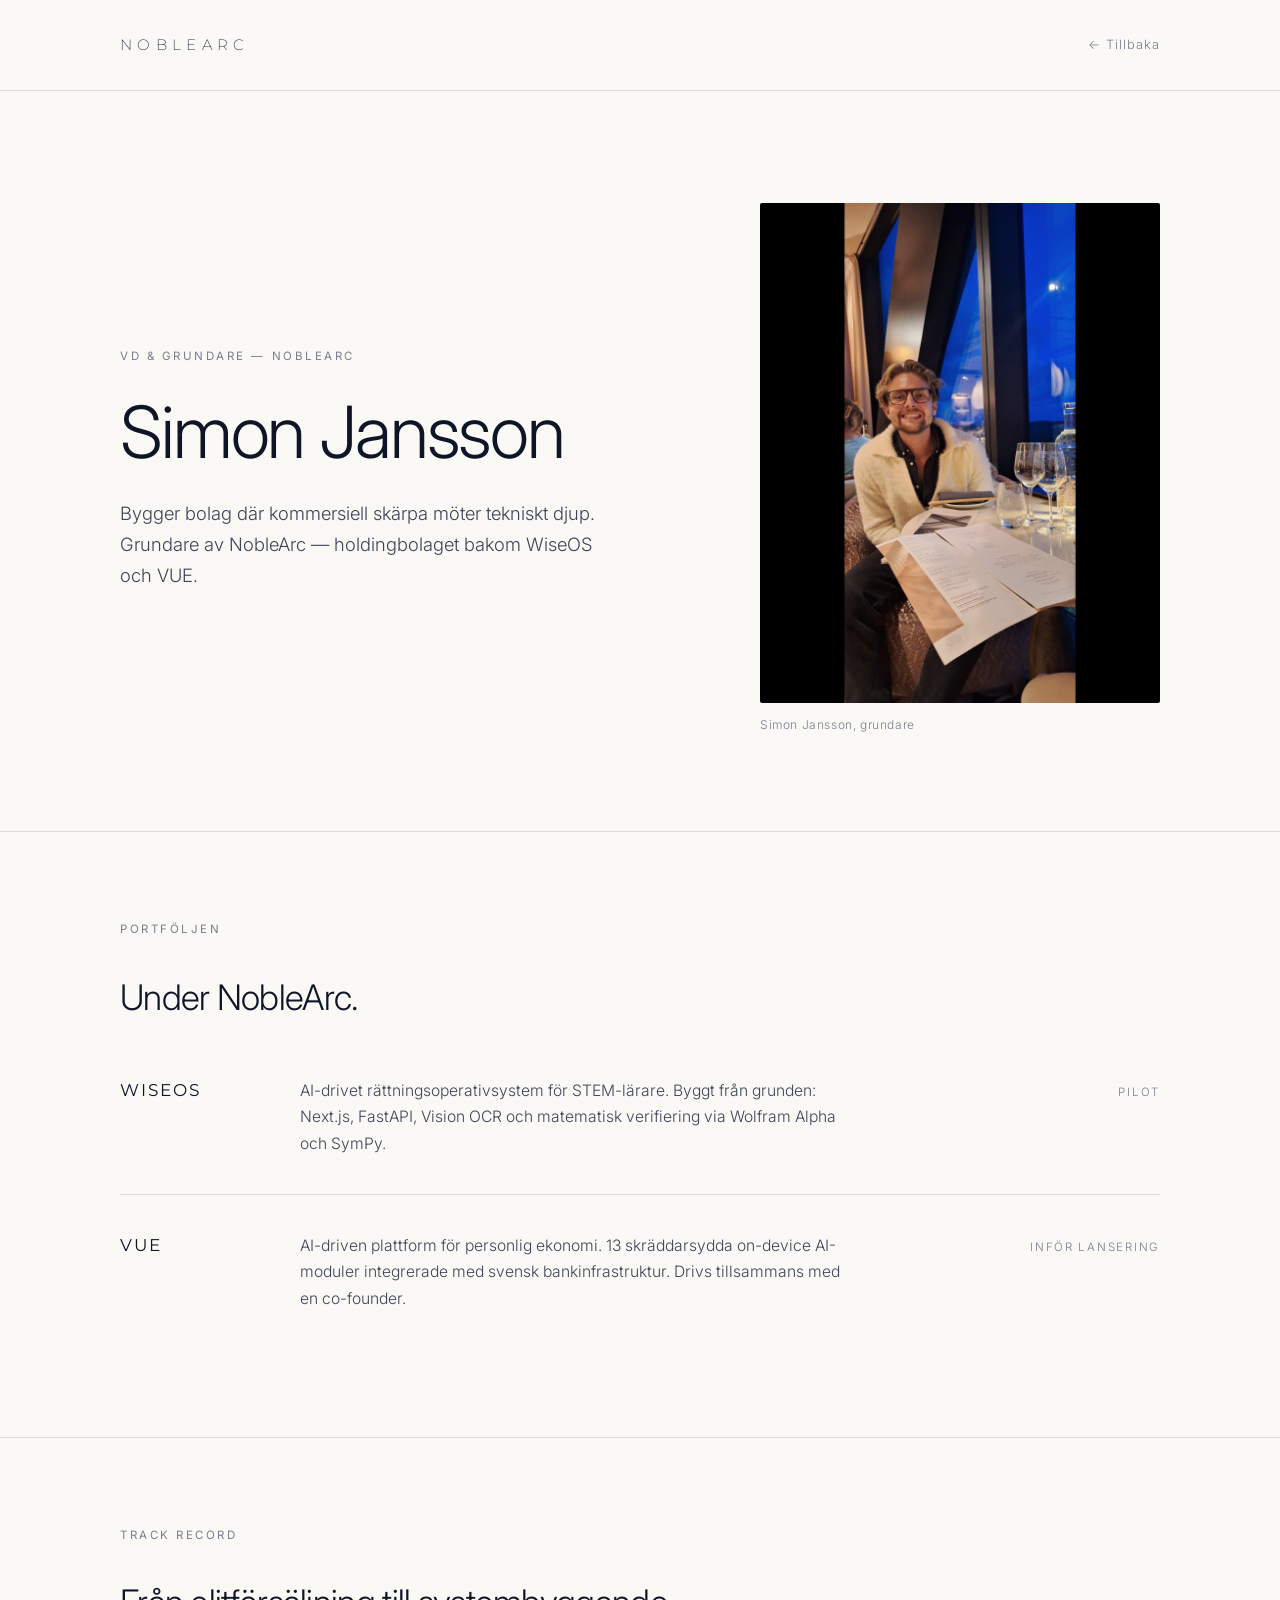
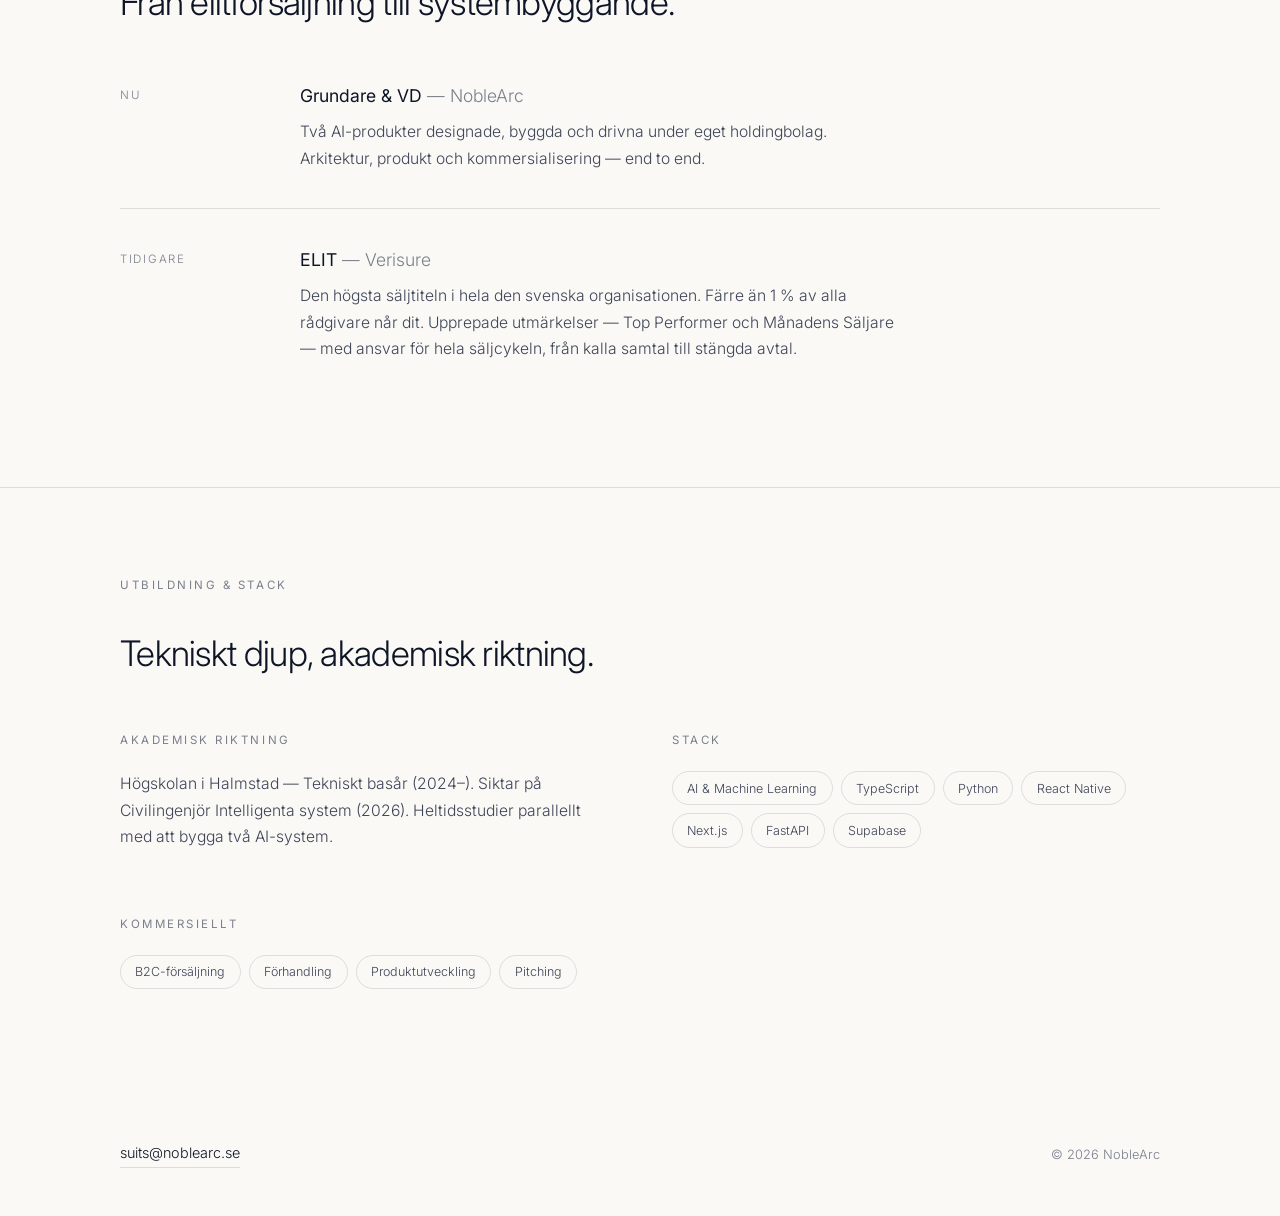
==== om/index.html @ 454b247c "Add /om/ founder page for Simon Jansson" ====
<!DOCTYPE html>
<html lang="sv">
<head>
  <meta charset="UTF-8" />
  <meta name="viewport" content="width=device-width, initial-scale=1.0" />
  <title>Simon Jansson — VD & Grundare, NobleArc</title>
  <meta name="description" content="Simon Jansson, VD och grundare av NobleArc. Kommersiell elit möter tekniskt djup." />
  <link rel="icon" type="image/png" href="../logo_noble.png" />
  <link rel="preconnect" href="https://fonts.googleapis.com" />
  <link rel="preconnect" href="https://fonts.gstatic.com" crossorigin />
  <link href="https://fonts.googleapis.com/css2?family=Inter:wght@300;400;500&amp;family=Montserrat:wght@200;400&amp;display=swap" rel="stylesheet" />
  <link rel="stylesheet" href="style.css?v=1" />
</head>
<body>

  <header class="topbar">
    <div class="container">
      <a class="wordmark" href="/">NobleArc</a>
      <a class="topbar-back" href="/">← Tillbaka</a>
    </div>
  </header>

  <main>

    <section class="hero">
      <div class="container">
        <div class="hero-grid">
          <div>
            <span class="eyebrow">VD &amp; Grundare — NobleArc</span>
            <h1>Simon Jansson</h1>
            <p class="hero-lead">Bygger bolag där kommersiell skärpa möter tekniskt djup. Grundare av NobleArc — holdingbolaget bakom WiseOS och VUE.</p>
          </div>
          <figure class="hero-photo">
            <img src="simon.jpg" alt="Simon Jansson" />
            <figcaption>Simon Jansson, grundare</figcaption>
          </figure>
        </div>
      </div>
    </section>

    <section class="section">
      <div class="container">
        <span class="eyebrow">Portföljen</span>
        <h2 class="section-title">Under NobleArc.</h2>

        <div class="portfolio-item">
          <div class="portfolio-name">WISEOS</div>
          <p class="portfolio-desc">AI-drivet rättningsoperativsystem för STEM-lärare. Byggt från grunden: Next.js, FastAPI, Vision OCR och matematisk verifiering via Wolfram Alpha och SymPy.</p>
          <div class="portfolio-status">Pilot</div>
        </div>

        <div class="portfolio-item">
          <div class="portfolio-name">VUE</div>
          <p class="portfolio-desc">AI-driven plattform för personlig ekonomi. 13 skräddarsydda on-device AI-moduler integrerade med svensk bankinfrastruktur. Drivs tillsammans med en co-founder.</p>
          <div class="portfolio-status">Inför lansering</div>
        </div>
      </div>
    </section>

    <section class="section">
      <div class="container">
        <span class="eyebrow">Track record</span>
        <h2 class="section-title">Från elitförsäljning till systembyggande.</h2>

        <div class="timeline">
          <div class="timeline-item">
            <div class="timeline-when">Nu</div>
            <div>
              <div class="timeline-role">Grundare &amp; VD <span>— NobleArc</span></div>
              <p class="timeline-body">Två AI-produkter designade, byggda och drivna under eget holdingbolag. Arkitektur, produkt och kommersialisering — end to end.</p>
            </div>
          </div>

          <div class="timeline-item">
            <div class="timeline-when">Tidigare</div>
            <div>
              <div class="timeline-role">ELIT <span>— Verisure</span></div>
              <p class="timeline-body">Den högsta säljtiteln i hela den svenska organisationen. Färre än 1&nbsp;% av alla rådgivare når dit. Upprepade utmärkelser — Top Performer och Månadens Säljare — med ansvar för hela säljcykeln, från kalla samtal till stängda avtal.</p>
            </div>
          </div>
        </div>
      </div>
    </section>

    <section class="section">
      <div class="container">
        <span class="eyebrow">Utbildning &amp; stack</span>
        <h2 class="section-title">Tekniskt djup, akademisk riktning.</h2>

        <div class="edu-grid">
          <div class="edu-block">
            <h3>Akademisk riktning</h3>
            <p>Högskolan i Halmstad — Tekniskt basår (2024–). Siktar på Civilingenjör Intelligenta system (2026). Heltidsstudier parallellt med att bygga två AI-system.</p>
          </div>
          <div class="edu-block">
            <h3>Stack</h3>
            <div class="tag-row">
              <span class="tag">AI &amp; Machine Learning</span>
              <span class="tag">TypeScript</span>
              <span class="tag">Python</span>
              <span class="tag">React Native</span>
              <span class="tag">Next.js</span>
              <span class="tag">FastAPI</span>
              <span class="tag">Supabase</span>
            </div>
          </div>
          <div class="edu-block">
            <h3>Kommersiellt</h3>
            <div class="tag-row">
              <span class="tag">B2C-försäljning</span>
              <span class="tag">Förhandling</span>
              <span class="tag">Produktutveckling</span>
              <span class="tag">Pitching</span>
            </div>
          </div>
        </div>
      </div>
    </section>

  </main>

  <footer class="page-footer">
    <div class="container">
      <a href="mailto:suits@noblearc.se">suits@noblearc.se</a>
      <span class="copy">© 2026 NobleArc</span>
    </div>
  </footer>

</body>
</html>
---- om/style.css ----
/* NobleArc — /om/ — ljust premium-tema, medveten kontrast mot huvudsajten */
:root {
  --paper: #faf9f6;
  --ink: #0e1526;
  --ink-soft: #3d4457;
  --muted: #7a7f8c;
  --line: rgba(14, 21, 38, 0.12);
  --accent: #1b2a4a;
}

* { margin: 0; padding: 0; box-sizing: border-box; }

html { scroll-behavior: smooth; }

body {
  background: var(--paper);
  color: var(--ink);
  font-family: 'Inter', -apple-system, sans-serif;
  font-weight: 300;
  line-height: 1.7;
  -webkit-font-smoothing: antialiased;
}

::selection { background: var(--ink); color: var(--paper); }

.container { width: min(1040px, 90%); margin: 0 auto; }

/* Top bar */
.topbar {
  padding: 2rem 0;
  border-bottom: 1px solid var(--line);
}
.topbar .container {
  display: flex;
  justify-content: space-between;
  align-items: center;
}
.wordmark {
  font-family: 'Montserrat', sans-serif;
  font-weight: 200;
  font-size: 0.95rem;
  letter-spacing: 0.35em;
  text-transform: uppercase;
  color: var(--ink);
  text-decoration: none;
}
.topbar-back {
  font-size: 0.8rem;
  letter-spacing: 0.08em;
  color: var(--muted);
  text-decoration: none;
  transition: color 0.2s;
}
.topbar-back:hover { color: var(--ink); }

/* Hero */
.hero {
  padding: 7rem 0 6rem;
  border-bottom: 1px solid var(--line);
}
.hero-grid {
  display: grid;
  grid-template-columns: 1.4fr 1fr;
  gap: 5rem;
  align-items: center;
}
.eyebrow {
  display: block;
  font-size: 0.72rem;
  font-weight: 400;
  letter-spacing: 0.22em;
  text-transform: uppercase;
  color: var(--muted);
  margin-bottom: 1.75rem;
}
.hero h1 {
  font-size: clamp(2.8rem, 6vw, 4.5rem);
  font-weight: 300;
  letter-spacing: -0.03em;
  line-height: 1.05;
  margin-bottom: 1.75rem;
}
.hero-lead {
  font-size: 1.15rem;
  color: var(--ink-soft);
  max-width: 44ch;
}
.hero-photo img {
  width: 100%;
  aspect-ratio: 4 / 5;
  object-fit: cover;
  object-position: center 20%;
  border-radius: 2px;
  filter: grayscale(15%);
  display: block;
}
.hero-photo figcaption {
  margin-top: 0.75rem;
  font-size: 0.75rem;
  color: var(--muted);
  letter-spacing: 0.05em;
}

/* Sections */
.section { padding: 5.5rem 0; border-bottom: 1px solid var(--line); }
.section:last-of-type { border-bottom: none; }
.section-title {
  font-size: clamp(1.6rem, 3vw, 2.2rem);
  font-weight: 300;
  letter-spacing: -0.02em;
  margin-bottom: 3rem;
}

/* Portfolio */
.portfolio-item {
  display: grid;
  grid-template-columns: 140px 1fr auto;
  gap: 2.5rem;
  align-items: baseline;
  padding: 2.25rem 0;
  border-top: 1px solid var(--line);
}
.portfolio-item:first-of-type { border-top: none; padding-top: 0; }
.portfolio-name {
  font-family: 'Montserrat', sans-serif;
  font-weight: 400;
  font-size: 1.05rem;
  letter-spacing: 0.12em;
}
.portfolio-desc { color: var(--ink-soft); font-size: 0.98rem; max-width: 56ch; }
.portfolio-status {
  font-size: 0.72rem;
  letter-spacing: 0.15em;
  text-transform: uppercase;
  color: var(--muted);
  white-space: nowrap;
}

/* Track record — tidslinje */
.timeline { display: flex; flex-direction: column; }
.timeline-item {
  display: grid;
  grid-template-columns: 140px 1fr;
  gap: 2.5rem;
  padding: 2.25rem 0;
  border-top: 1px solid var(--line);
}
.timeline-item:first-child { border-top: none; padding-top: 0; }
.timeline-when {
  font-size: 0.72rem;
  letter-spacing: 0.15em;
  text-transform: uppercase;
  color: var(--muted);
  padding-top: 0.3rem;
}
.timeline-role {
  font-size: 1.1rem;
  font-weight: 400;
  margin-bottom: 0.5rem;
}
.timeline-role span { color: var(--muted); font-weight: 300; }
.timeline-body { color: var(--ink-soft); font-size: 0.98rem; max-width: 60ch; }

/* Utbildning & stack */
.edu-grid {
  display: grid;
  grid-template-columns: 1fr 1fr;
  gap: 4rem;
}
.edu-block h3 {
  font-size: 0.72rem;
  font-weight: 400;
  letter-spacing: 0.22em;
  text-transform: uppercase;
  color: var(--muted);
  margin-bottom: 1.25rem;
}
.edu-block p { color: var(--ink-soft); font-size: 0.98rem; max-width: 48ch; }
.tag-row {
  display: flex;
  flex-wrap: wrap;
  gap: 0.5rem;
  margin-top: 1.25rem;
}
.tag {
  font-size: 0.78rem;
  color: var(--ink-soft);
  border: 1px solid var(--line);
  border-radius: 999px;
  padding: 0.35rem 0.9rem;
}

/* Footer */
.page-footer {
  padding: 4rem 0 3rem;
}
.page-footer .container {
  display: flex;
  justify-content: space-between;
  align-items: center;
  flex-wrap: wrap;
  gap: 1rem;
}
.page-footer a {
  color: var(--ink);
  text-decoration: none;
  font-size: 0.9rem;
  border-bottom: 1px solid var(--line);
  padding-bottom: 2px;
  transition: border-color 0.2s;
}
.page-footer a:hover { border-color: var(--ink); }
.page-footer .copy { font-size: 0.8rem; color: var(--muted); }

@media (max-width: 820px) {
  .hero { padding: 4.5rem 0 4rem; }
  .hero-grid { grid-template-columns: 1fr; gap: 3rem; }
  .hero-photo { max-width: 340px; }
  .portfolio-item { grid-template-columns: 1fr; gap: 0.5rem; }
  .timeline-item { grid-template-columns: 1fr; gap: 0.5rem; }
  .edu-grid { grid-template-columns: 1fr; gap: 2.5rem; }
  .section { padding: 4rem 0; }
}
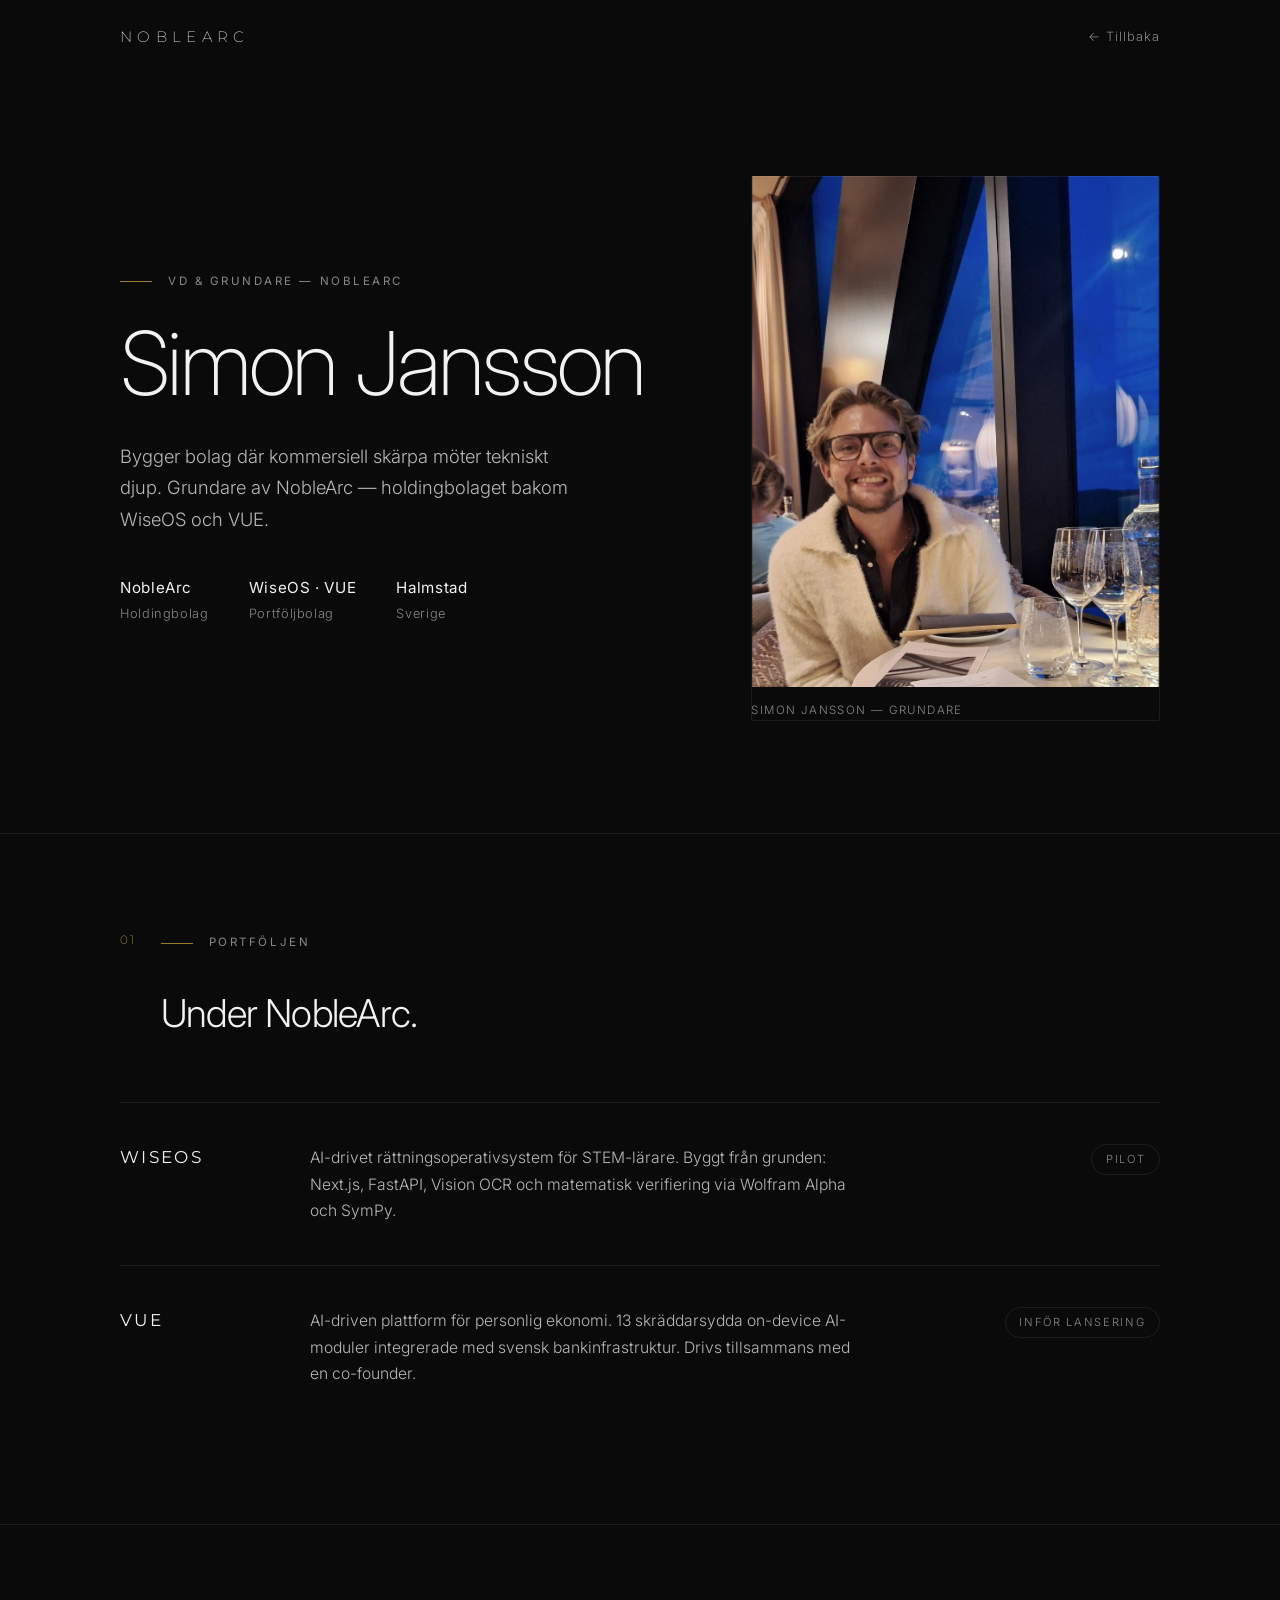
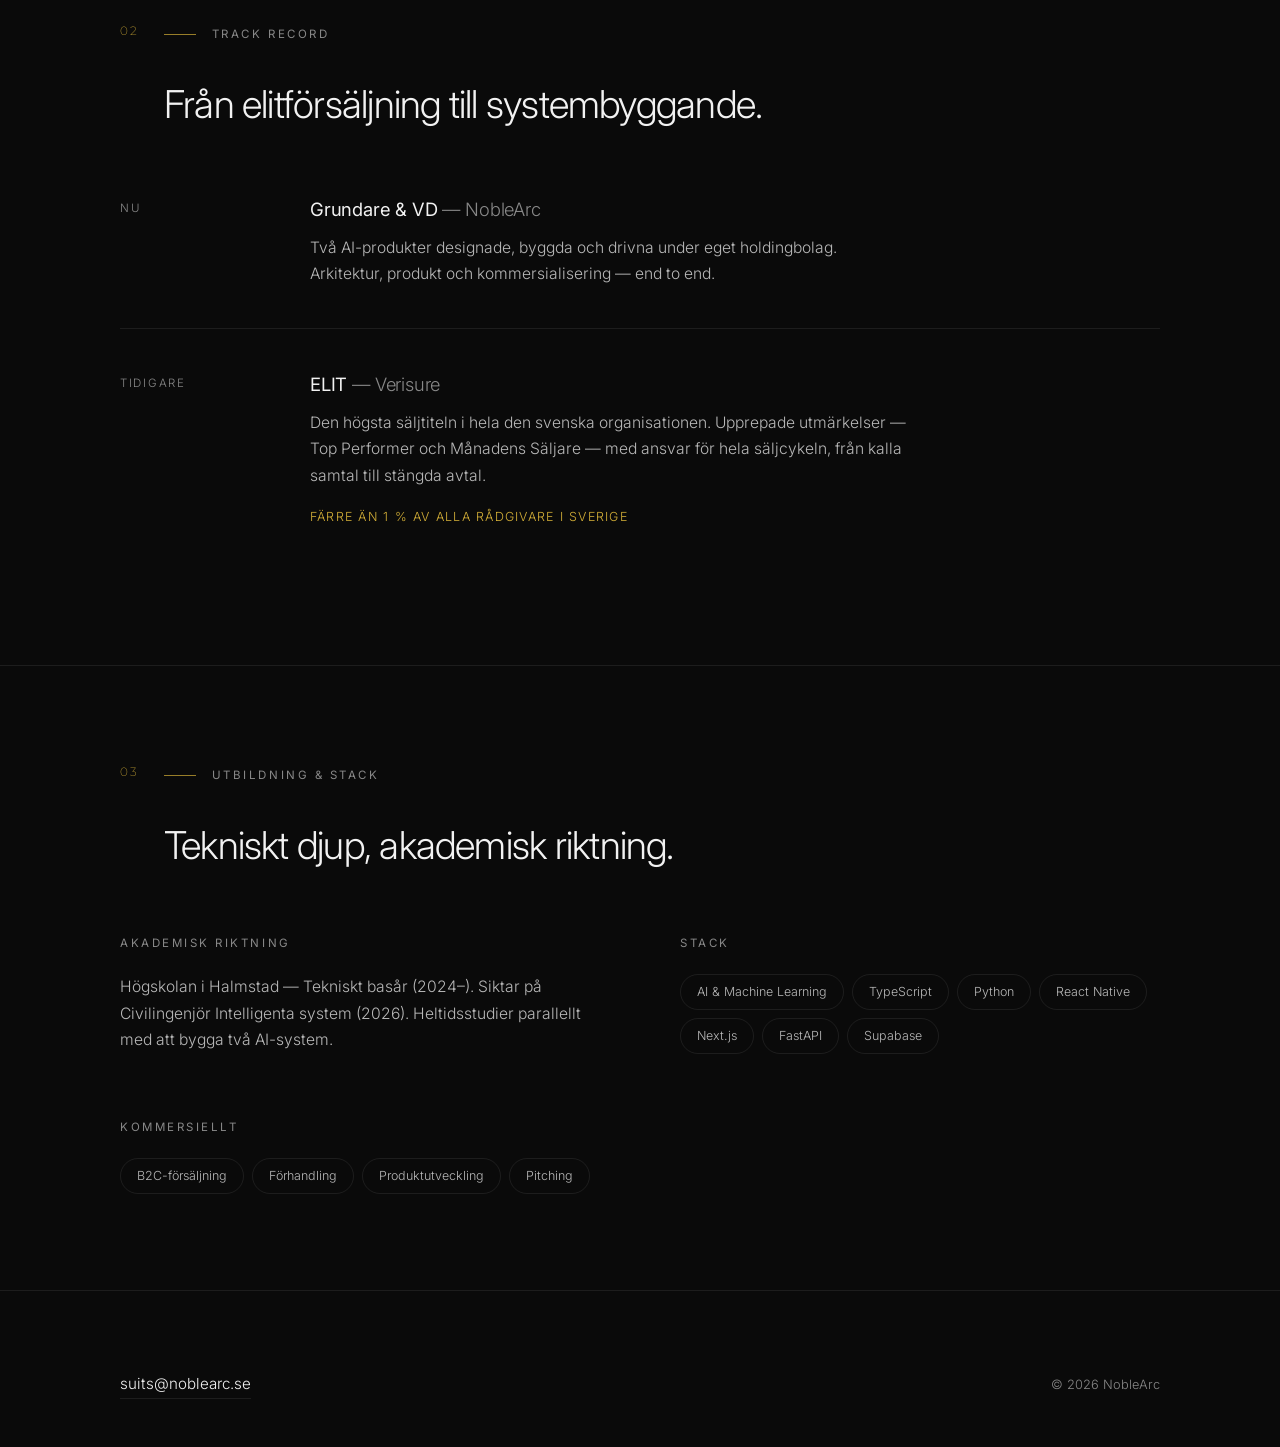
==== commit 0d436fc7: "Dark theme + polish for /om/ founder page, fixed photo crop" ====
--- a/om/index.html
+++ b/om/index.html
@@ -9,11 +9,11 @@
   <link rel="preconnect" href="https://fonts.googleapis.com" />
   <link rel="preconnect" href="https://fonts.gstatic.com" crossorigin />
   <link href="https://fonts.googleapis.com/css2?family=Inter:wght@300;400;500&amp;family=Montserrat:wght@200;400&amp;display=swap" rel="stylesheet" />
-  <link rel="stylesheet" href="style.css?v=1" />
+  <link rel="stylesheet" href="style.css?v=2" />
 </head>
 <body>
 
-  <header class="topbar">
+  <header class="topbar" id="topbar">
     <div class="container">
       <a class="wordmark" href="/">NobleArc</a>
       <a class="topbar-back" href="/">← Tillbaka</a>
@@ -29,10 +29,15 @@
             <span class="eyebrow">VD &amp; Grundare — NobleArc</span>
             <h1>Simon Jansson</h1>
             <p class="hero-lead">Bygger bolag där kommersiell skärpa möter tekniskt djup. Grundare av NobleArc — holdingbolaget bakom WiseOS och VUE.</p>
+            <div class="hero-meta">
+              <div><strong>NobleArc</strong>Holdingbolag</div>
+              <div><strong>WiseOS · VUE</strong>Portföljbolag</div>
+              <div><strong>Halmstad</strong>Sverige</div>
+            </div>
           </div>
           <figure class="hero-photo">
             <img src="simon.jpg" alt="Simon Jansson" />
-            <figcaption>Simon Jansson, grundare</figcaption>
+            <figcaption>Simon Jansson — Grundare</figcaption>
           </figure>
         </div>
       </div>
@@ -40,8 +45,13 @@
 
     <section class="section">
       <div class="container">
-        <span class="eyebrow">Portföljen</span>
-        <h2 class="section-title">Under NobleArc.</h2>
+        <div class="section-head reveal">
+          <span class="section-num">01</span>
+          <div>
+            <span class="eyebrow">Portföljen</span>
+            <h2 class="section-title">Under NobleArc.</h2>
+          </div>
+        </div>
 
         <div class="portfolio-item">
           <div class="portfolio-name">WISEOS</div>
@@ -59,8 +69,13 @@
 
     <section class="section">
       <div class="container">
-        <span class="eyebrow">Track record</span>
-        <h2 class="section-title">Från elitförsäljning till systembyggande.</h2>
+        <div class="section-head reveal">
+          <span class="section-num">02</span>
+          <div>
+            <span class="eyebrow">Track record</span>
+            <h2 class="section-title">Från elitförsäljning till systembyggande.</h2>
+          </div>
+        </div>
 
         <div class="timeline">
           <div class="timeline-item">
@@ -75,7 +90,8 @@
             <div class="timeline-when">Tidigare</div>
             <div>
               <div class="timeline-role">ELIT <span>— Verisure</span></div>
-              <p class="timeline-body">Den högsta säljtiteln i hela den svenska organisationen. Färre än 1&nbsp;% av alla rådgivare når dit. Upprepade utmärkelser — Top Performer och Månadens Säljare — med ansvar för hela säljcykeln, från kalla samtal till stängda avtal.</p>
+              <p class="timeline-body">Den högsta säljtiteln i hela den svenska organisationen. Upprepade utmärkelser — Top Performer och Månadens Säljare — med ansvar för hela säljcykeln, från kalla samtal till stängda avtal.</p>
+              <span class="timeline-highlight">Färre än 1&nbsp;% av alla rådgivare i Sverige</span>
             </div>
           </div>
         </div>
@@ -84,8 +100,13 @@
 
     <section class="section">
       <div class="container">
-        <span class="eyebrow">Utbildning &amp; stack</span>
-        <h2 class="section-title">Tekniskt djup, akademisk riktning.</h2>
+        <div class="section-head reveal">
+          <span class="section-num">03</span>
+          <div>
+            <span class="eyebrow">Utbildning &amp; stack</span>
+            <h2 class="section-title">Tekniskt djup, akademisk riktning.</h2>
+          </div>
+        </div>
 
         <div class="edu-grid">
           <div class="edu-block">
@@ -126,5 +147,21 @@
     </div>
   </footer>
 
+  <script>
+    const topbar = document.getElementById('topbar');
+    window.addEventListener('scroll', () => {
+      topbar.classList.toggle('scrolled', window.scrollY > 40);
+    }, { passive: true });
+
+    const obs = new IntersectionObserver(
+      (entries) => entries.forEach((e) => { if (e.isIntersecting) e.target.classList.add('in-view'); }),
+      { threshold: 0.1 }
+    );
+    document.querySelectorAll('.reveal, .portfolio-item, .timeline-item, .edu-block').forEach((el) => {
+      el.classList.add('reveal');
+      obs.observe(el);
+    });
+  </script>
+
 </body>
 </html>
--- a/om/style.css
+++ b/om/style.css
@@ -1,47 +1,56 @@
-/* NobleArc — /om/ — ljust premium-tema, medveten kontrast mot huvudsajten */
+﻿/* NobleArc — /om/ — mörkt premium-tema, matchar huvudsajten */
 :root {
-  --paper: #faf9f6;
-  --ink: #0e1526;
-  --ink-soft: #3d4457;
-  --muted: #7a7f8c;
-  --line: rgba(14, 21, 38, 0.12);
-  --accent: #1b2a4a;
+  --bg: #0a0a0a;
+  --surface: #111111;
+  --text: #f2f2f2;
+  --soft: #b8b8b8;
+  --muted: #888888;
+  --line: rgba(255, 255, 255, 0.08);
+  --gold: #d4af37;
 }
 
 * { margin: 0; padding: 0; box-sizing: border-box; }
-
 html { scroll-behavior: smooth; }
 
 body {
-  background: var(--paper);
-  color: var(--ink);
+  background: var(--bg);
+  color: var(--text);
   font-family: 'Inter', -apple-system, sans-serif;
   font-weight: 300;
   line-height: 1.7;
   -webkit-font-smoothing: antialiased;
-}
-
-::selection { background: var(--ink); color: var(--paper); }
+  overflow-x: hidden;
+}
+
+::selection { background: var(--text); color: var(--bg); }
 
 .container { width: min(1040px, 90%); margin: 0 auto; }
+
+/* Reveal on scroll */
+.reveal { opacity: 0; transform: translateY(24px); transition: opacity 0.9s cubic-bezier(0.22, 1, 0.36, 1), transform 0.9s cubic-bezier(0.22, 1, 0.36, 1); }
+.reveal.in-view { opacity: 1; transform: none; }
 
 /* Top bar */
 .topbar {
-  padding: 2rem 0;
-  border-bottom: 1px solid var(--line);
-}
-.topbar .container {
-  display: flex;
-  justify-content: space-between;
-  align-items: center;
-}
+  position: fixed;
+  top: 0; left: 0; right: 0;
+  z-index: 100;
+  padding: 1.5rem 0;
+  background: rgba(10, 10, 10, 0.6);
+  backdrop-filter: blur(12px);
+  -webkit-backdrop-filter: blur(12px);
+  border-bottom: 1px solid transparent;
+  transition: border-color 0.3s;
+}
+.topbar.scrolled { border-bottom-color: var(--line); }
+.topbar .container { display: flex; justify-content: space-between; align-items: center; }
 .wordmark {
   font-family: 'Montserrat', sans-serif;
   font-weight: 200;
   font-size: 0.95rem;
   letter-spacing: 0.35em;
   text-transform: uppercase;
-  color: var(--ink);
+  color: var(--text);
   text-decoration: none;
 }
 .topbar-back {
@@ -51,21 +60,20 @@
   text-decoration: none;
   transition: color 0.2s;
 }
-.topbar-back:hover { color: var(--ink); }
+.topbar-back:hover { color: var(--text); }
 
 /* Hero */
-.hero {
-  padding: 7rem 0 6rem;
-  border-bottom: 1px solid var(--line);
-}
+.hero { padding: 11rem 0 7rem; }
 .hero-grid {
   display: grid;
-  grid-template-columns: 1.4fr 1fr;
+  grid-template-columns: 1.35fr 1fr;
   gap: 5rem;
   align-items: center;
 }
 .eyebrow {
-  display: block;
+  display: flex;
+  align-items: center;
+  gap: 1rem;
   font-size: 0.72rem;
   font-weight: 400;
   letter-spacing: 0.22em;
@@ -73,76 +81,118 @@
   color: var(--muted);
   margin-bottom: 1.75rem;
 }
+.eyebrow::before {
+  content: '';
+  width: 2rem;
+  height: 1px;
+  background: var(--gold);
+  opacity: 0.7;
+}
 .hero h1 {
-  font-size: clamp(2.8rem, 6vw, 4.5rem);
-  font-weight: 300;
+  font-size: clamp(3rem, 7vw, 5.5rem);
+  font-weight: 200;
   letter-spacing: -0.03em;
-  line-height: 1.05;
-  margin-bottom: 1.75rem;
+  line-height: 1.02;
+  margin-bottom: 2rem;
 }
 .hero-lead {
   font-size: 1.15rem;
-  color: var(--ink-soft);
-  max-width: 44ch;
-}
+  color: var(--soft);
+  max-width: 42ch;
+}
+.hero-meta {
+  margin-top: 2.5rem;
+  display: flex;
+  gap: 2.5rem;
+  flex-wrap: wrap;
+}
+.hero-meta div { font-size: 0.8rem; color: var(--muted); letter-spacing: 0.05em; }
+.hero-meta strong { display: block; color: var(--text); font-weight: 400; font-size: 0.95rem; margin-bottom: 0.15rem; }
+
+.hero-photo { position: relative; }
 .hero-photo img {
   width: 100%;
   aspect-ratio: 4 / 5;
   object-fit: cover;
-  object-position: center 20%;
+  object-position: center 15%;
   border-radius: 2px;
-  filter: grayscale(15%);
   display: block;
+  filter: grayscale(35%) contrast(1.02);
+  transition: filter 0.6s ease;
+}
+.hero-photo:hover img { filter: grayscale(0%); }
+.hero-photo::after {
+  content: '';
+  position: absolute;
+  inset: 0;
+  border: 1px solid var(--line);
+  border-radius: 2px;
+  pointer-events: none;
 }
 .hero-photo figcaption {
-  margin-top: 0.75rem;
+  margin-top: 0.9rem;
+  font-size: 0.72rem;
+  color: var(--muted);
+  letter-spacing: 0.12em;
+  text-transform: uppercase;
+}
+
+/* Sections */
+.section { padding: 6rem 0; border-top: 1px solid var(--line); }
+.section-head {
+  display: flex;
+  align-items: baseline;
+  gap: 1.5rem;
+  margin-bottom: 3.5rem;
+}
+.section-num {
+  font-family: 'Montserrat', sans-serif;
   font-size: 0.75rem;
-  color: var(--muted);
-  letter-spacing: 0.05em;
-}
-
-/* Sections */
-.section { padding: 5.5rem 0; border-bottom: 1px solid var(--line); }
-.section:last-of-type { border-bottom: none; }
+  font-weight: 200;
+  color: var(--gold);
+  letter-spacing: 0.2em;
+}
 .section-title {
-  font-size: clamp(1.6rem, 3vw, 2.2rem);
+  font-size: clamp(1.7rem, 3.2vw, 2.4rem);
   font-weight: 300;
   letter-spacing: -0.02em;
-  margin-bottom: 3rem;
 }
 
 /* Portfolio */
 .portfolio-item {
   display: grid;
-  grid-template-columns: 140px 1fr auto;
+  grid-template-columns: 150px 1fr auto;
   gap: 2.5rem;
   align-items: baseline;
-  padding: 2.25rem 0;
+  padding: 2.5rem 0;
   border-top: 1px solid var(--line);
+  transition: background 0.3s;
 }
 .portfolio-item:first-of-type { border-top: none; padding-top: 0; }
 .portfolio-name {
   font-family: 'Montserrat', sans-serif;
   font-weight: 400;
   font-size: 1.05rem;
-  letter-spacing: 0.12em;
-}
-.portfolio-desc { color: var(--ink-soft); font-size: 0.98rem; max-width: 56ch; }
+  letter-spacing: 0.14em;
+}
+.portfolio-desc { color: var(--soft); font-size: 0.98rem; max-width: 56ch; }
 .portfolio-status {
-  font-size: 0.72rem;
+  font-size: 0.7rem;
   letter-spacing: 0.15em;
   text-transform: uppercase;
   color: var(--muted);
   white-space: nowrap;
+  border: 1px solid var(--line);
+  border-radius: 999px;
+  padding: 0.3rem 0.85rem;
 }
 
 /* Track record — tidslinje */
-.timeline { display: flex; flex-direction: column; }
 .timeline-item {
   display: grid;
-  grid-template-columns: 140px 1fr;
+  grid-template-columns: 150px 1fr;
   gap: 2.5rem;
-  padding: 2.25rem 0;
+  padding: 2.5rem 0;
   border-top: 1px solid var(--line);
 }
 .timeline-item:first-child { border-top: none; padding-top: 0; }
@@ -151,22 +201,22 @@
   letter-spacing: 0.15em;
   text-transform: uppercase;
   color: var(--muted);
-  padding-top: 0.3rem;
-}
-.timeline-role {
-  font-size: 1.1rem;
-  font-weight: 400;
-  margin-bottom: 0.5rem;
-}
+  padding-top: 0.35rem;
+}
+.timeline-role { font-size: 1.15rem; font-weight: 400; margin-bottom: 0.6rem; letter-spacing: -0.01em; }
 .timeline-role span { color: var(--muted); font-weight: 300; }
-.timeline-body { color: var(--ink-soft); font-size: 0.98rem; max-width: 60ch; }
+.timeline-body { color: var(--soft); font-size: 0.98rem; max-width: 60ch; }
+.timeline-highlight {
+  display: inline-block;
+  margin-top: 1rem;
+  font-size: 0.78rem;
+  letter-spacing: 0.1em;
+  text-transform: uppercase;
+  color: var(--gold);
+}
 
 /* Utbildning & stack */
-.edu-grid {
-  display: grid;
-  grid-template-columns: 1fr 1fr;
-  gap: 4rem;
-}
+.edu-grid { display: grid; grid-template-columns: 1fr 1fr; gap: 4rem 5rem; }
 .edu-block h3 {
   font-size: 0.72rem;
   font-weight: 400;
@@ -175,25 +225,20 @@
   color: var(--muted);
   margin-bottom: 1.25rem;
 }
-.edu-block p { color: var(--ink-soft); font-size: 0.98rem; max-width: 48ch; }
-.tag-row {
-  display: flex;
-  flex-wrap: wrap;
-  gap: 0.5rem;
-  margin-top: 1.25rem;
-}
+.edu-block p { color: var(--soft); font-size: 0.98rem; max-width: 48ch; }
+.tag-row { display: flex; flex-wrap: wrap; gap: 0.5rem; }
 .tag {
   font-size: 0.78rem;
-  color: var(--ink-soft);
+  color: var(--soft);
   border: 1px solid var(--line);
   border-radius: 999px;
-  padding: 0.35rem 0.9rem;
-}
+  padding: 0.4rem 1rem;
+  transition: border-color 0.2s, color 0.2s;
+}
+.tag:hover { border-color: rgba(255, 255, 255, 0.25); color: var(--text); }
 
 /* Footer */
-.page-footer {
-  padding: 4rem 0 3rem;
-}
+.page-footer { padding: 5rem 0 3rem; border-top: 1px solid var(--line); }
 .page-footer .container {
   display: flex;
   justify-content: space-between;
@@ -202,22 +247,23 @@
   gap: 1rem;
 }
 .page-footer a {
-  color: var(--ink);
+  color: var(--text);
   text-decoration: none;
-  font-size: 0.9rem;
+  font-size: 0.95rem;
   border-bottom: 1px solid var(--line);
   padding-bottom: 2px;
   transition: border-color 0.2s;
 }
-.page-footer a:hover { border-color: var(--ink); }
+.page-footer a:hover { border-color: var(--text); }
 .page-footer .copy { font-size: 0.8rem; color: var(--muted); }
 
 @media (max-width: 820px) {
-  .hero { padding: 4.5rem 0 4rem; }
+  .hero { padding: 8rem 0 4.5rem; }
   .hero-grid { grid-template-columns: 1fr; gap: 3rem; }
   .hero-photo { max-width: 340px; }
-  .portfolio-item { grid-template-columns: 1fr; gap: 0.5rem; }
+  .portfolio-item { grid-template-columns: 1fr; gap: 0.6rem; }
+  .portfolio-status { justify-self: start; }
   .timeline-item { grid-template-columns: 1fr; gap: 0.5rem; }
   .edu-grid { grid-template-columns: 1fr; gap: 2.5rem; }
-  .section { padding: 4rem 0; }
-}
+  .section { padding: 4.5rem 0; }
+}
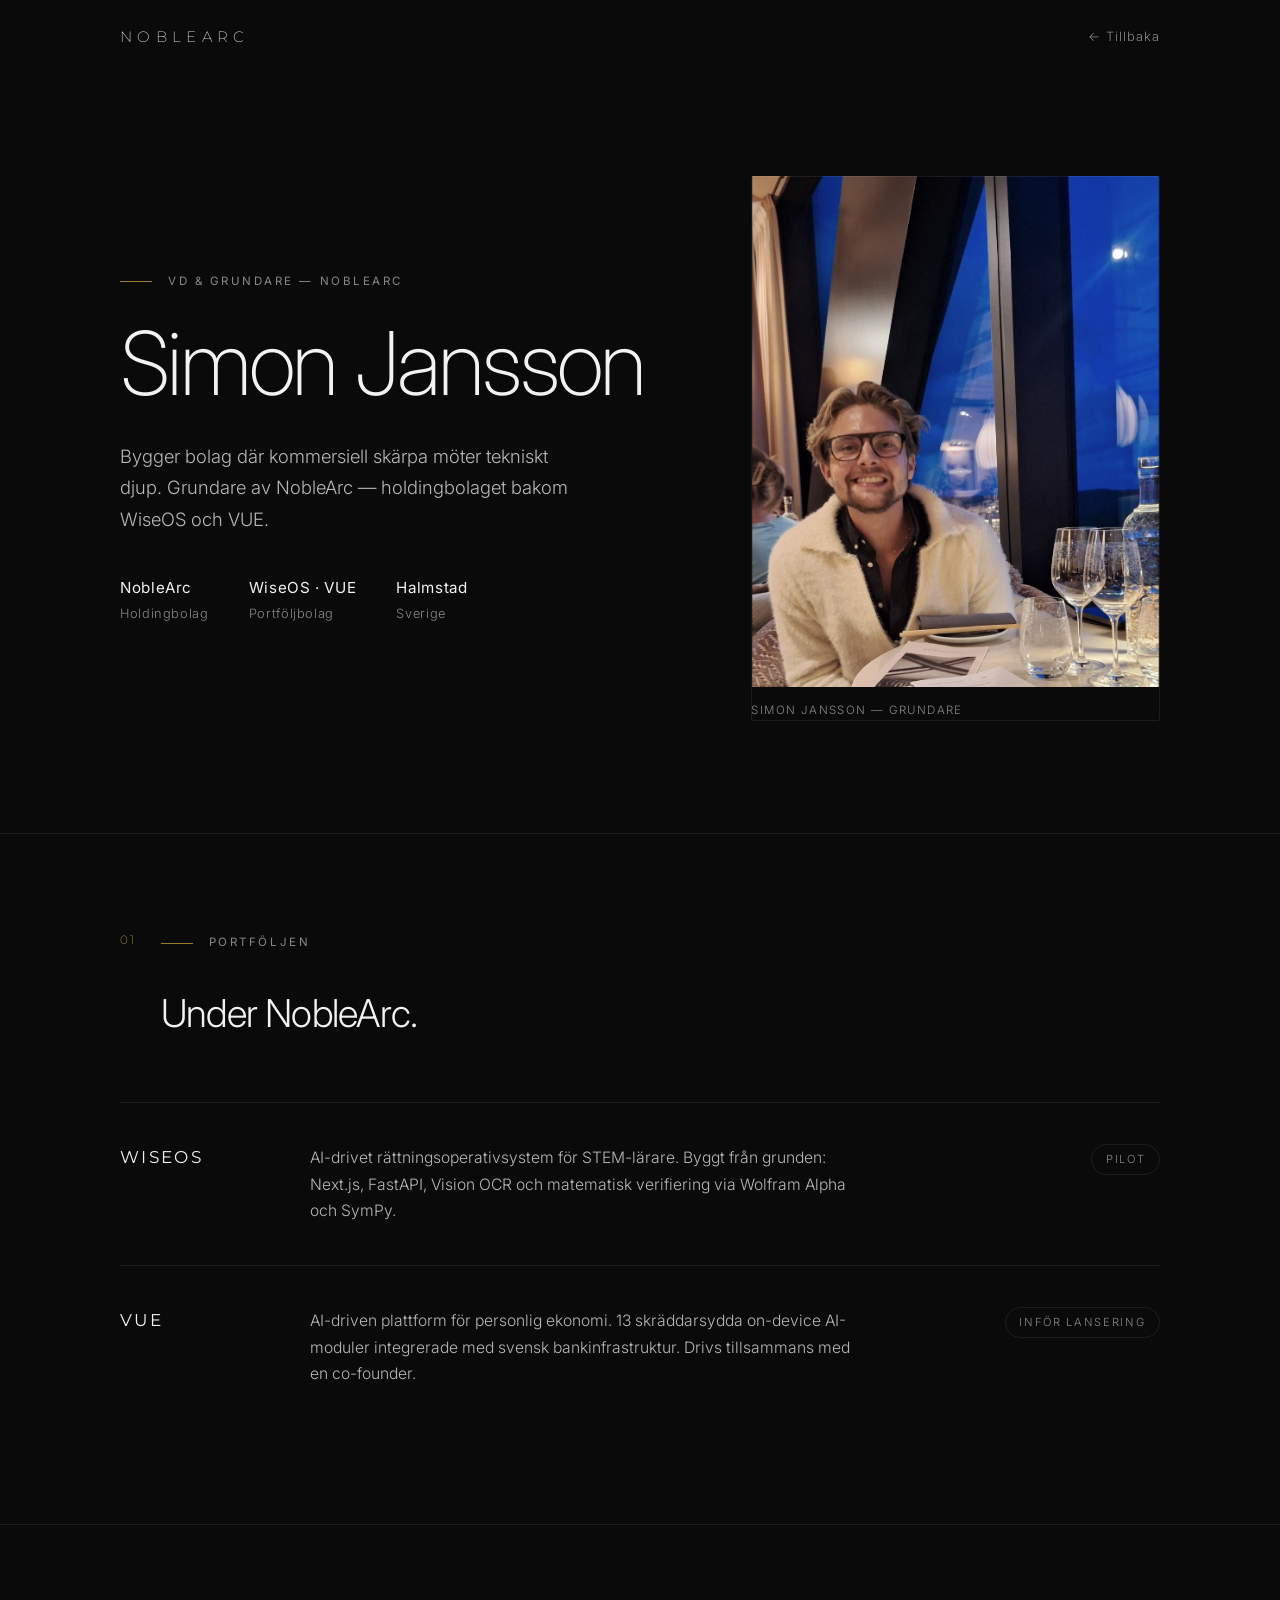
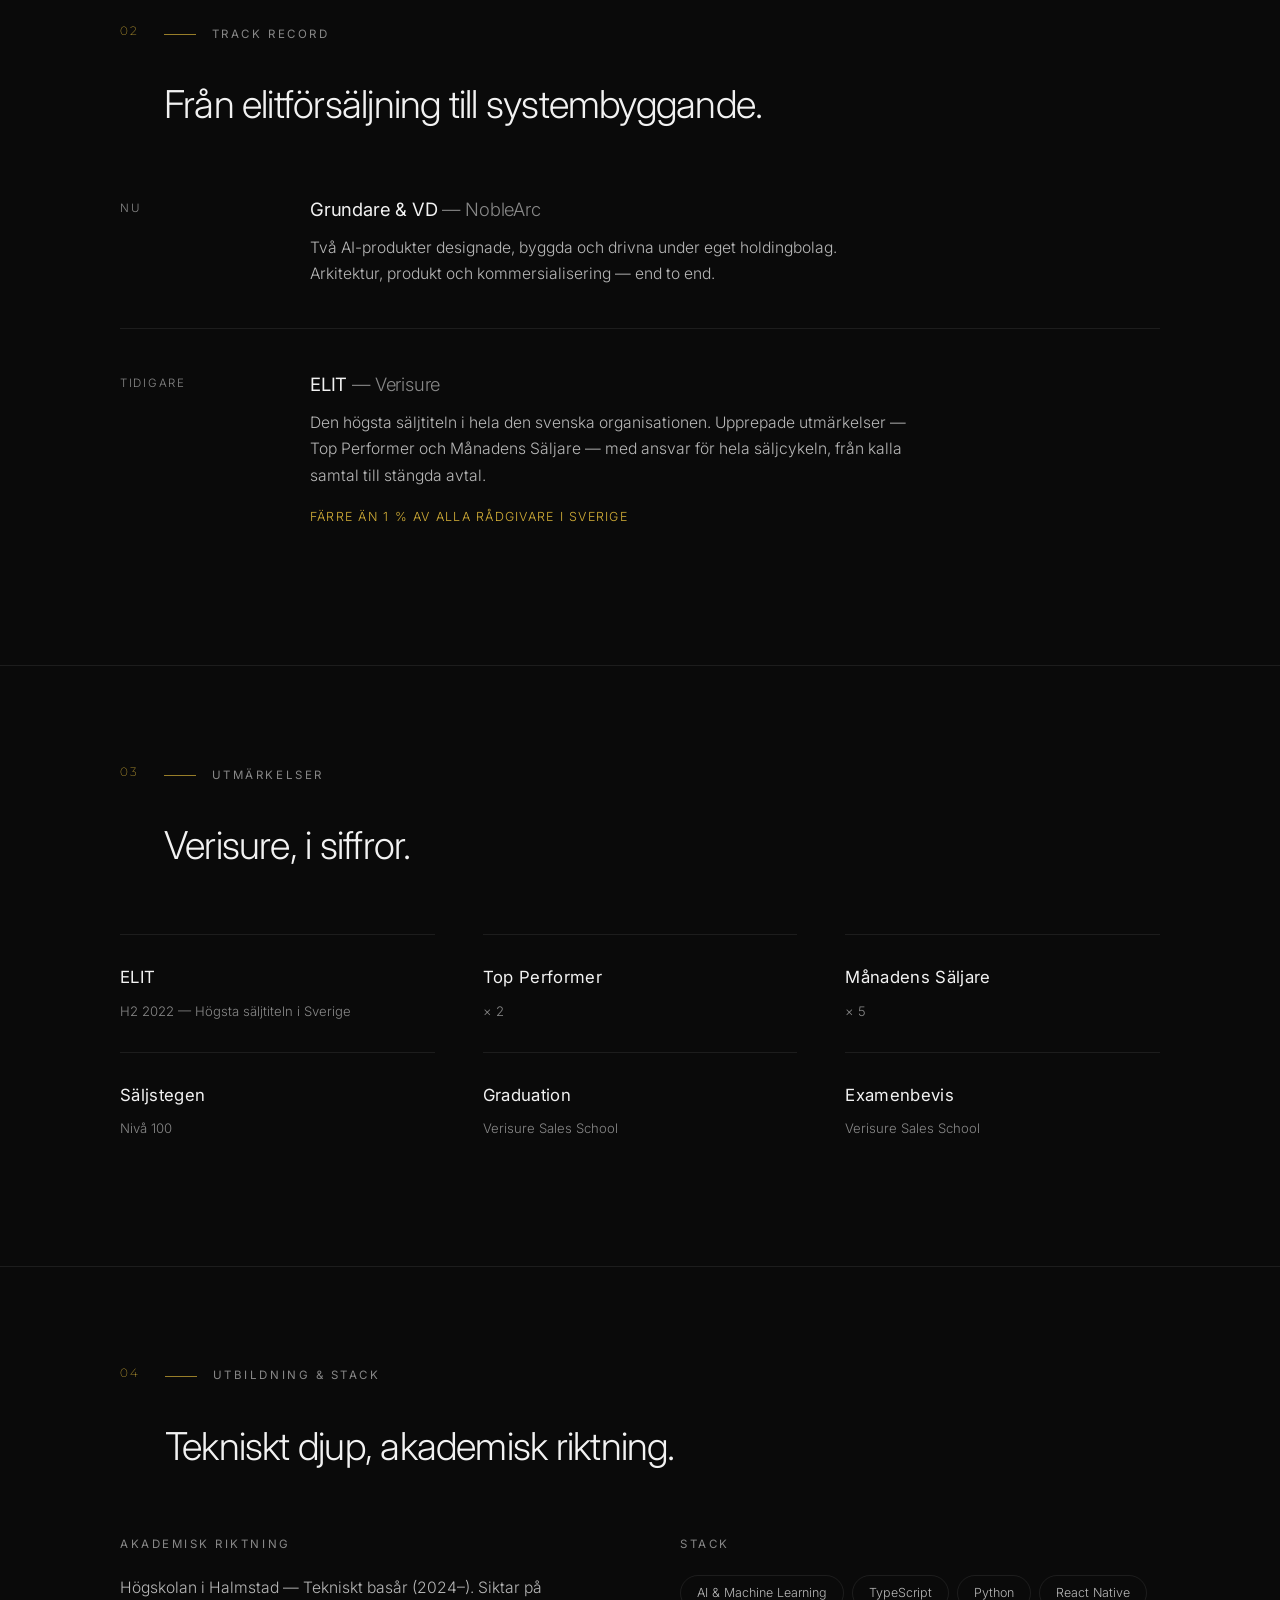
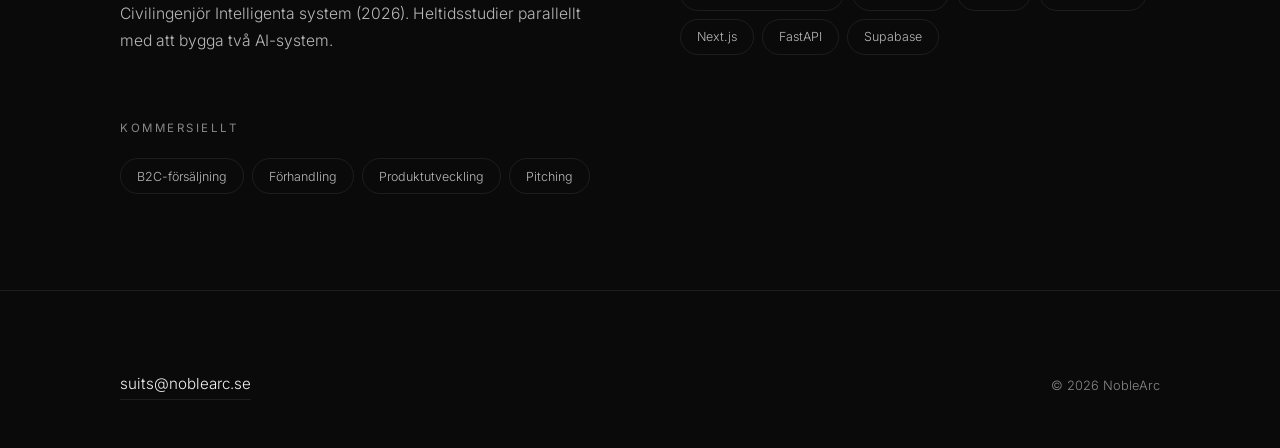
==== commit b1658971: "Add awards section to /om/" ====
--- a/om/index.html
+++ b/om/index.html
@@ -9,7 +9,7 @@
   <link rel="preconnect" href="https://fonts.googleapis.com" />
   <link rel="preconnect" href="https://fonts.gstatic.com" crossorigin />
   <link href="https://fonts.googleapis.com/css2?family=Inter:wght@300;400;500&amp;family=Montserrat:wght@200;400&amp;display=swap" rel="stylesheet" />
-  <link rel="stylesheet" href="style.css?v=2" />
+  <link rel="stylesheet" href="style.css?v=3" />
 </head>
 <body>
 
@@ -102,6 +102,45 @@
       <div class="container">
         <div class="section-head reveal">
           <span class="section-num">03</span>
+          <div>
+            <span class="eyebrow">Utmärkelser</span>
+            <h2 class="section-title">Verisure, i siffror.</h2>
+          </div>
+        </div>
+
+        <div class="awards-grid">
+          <div class="award">
+            <span class="award-name">ELIT</span>
+            <span class="award-detail">H2 2022 — Högsta säljtiteln i Sverige</span>
+          </div>
+          <div class="award">
+            <span class="award-name">Top Performer</span>
+            <span class="award-detail">× 2</span>
+          </div>
+          <div class="award">
+            <span class="award-name">Månadens Säljare</span>
+            <span class="award-detail">× 5</span>
+          </div>
+          <div class="award">
+            <span class="award-name">Säljstegen</span>
+            <span class="award-detail">Nivå 100</span>
+          </div>
+          <div class="award">
+            <span class="award-name">Graduation</span>
+            <span class="award-detail">Verisure Sales School</span>
+          </div>
+          <div class="award">
+            <span class="award-name">Examenbevis</span>
+            <span class="award-detail">Verisure Sales School</span>
+          </div>
+        </div>
+      </div>
+    </section>
+
+    <section class="section">
+      <div class="container">
+        <div class="section-head reveal">
+          <span class="section-num">04</span>
           <div>
             <span class="eyebrow">Utbildning &amp; stack</span>
             <h2 class="section-title">Tekniskt djup, akademisk riktning.</h2>
@@ -157,7 +196,7 @@
       (entries) => entries.forEach((e) => { if (e.isIntersecting) e.target.classList.add('in-view'); }),
       { threshold: 0.1 }
     );
-    document.querySelectorAll('.reveal, .portfolio-item, .timeline-item, .edu-block').forEach((el) => {
+    document.querySelectorAll('.reveal, .portfolio-item, .timeline-item, .award, .edu-block').forEach((el) => {
       el.classList.add('reveal');
       obs.observe(el);
     });
--- a/om/style.css
+++ b/om/style.css
@@ -215,6 +215,19 @@
   color: var(--gold);
 }
 
+/* Utmärkelser */
+.awards-grid {
+  display: grid;
+  grid-template-columns: repeat(3, 1fr);
+  column-gap: 3rem;
+}
+.award {
+  padding: 1.75rem 0;
+  border-top: 1px solid var(--line);
+}
+.award-name { display: block; font-size: 1.05rem; font-weight: 400; letter-spacing: 0.02em; margin-bottom: 0.3rem; }
+.award-detail { font-size: 0.82rem; color: var(--muted); }
+
 /* Utbildning & stack */
 .edu-grid { display: grid; grid-template-columns: 1fr 1fr; gap: 4rem 5rem; }
 .edu-block h3 {
@@ -265,5 +278,6 @@
   .portfolio-status { justify-self: start; }
   .timeline-item { grid-template-columns: 1fr; gap: 0.5rem; }
   .edu-grid { grid-template-columns: 1fr; gap: 2.5rem; }
+  .awards-grid { grid-template-columns: 1fr; }
   .section { padding: 4.5rem 0; }
 }
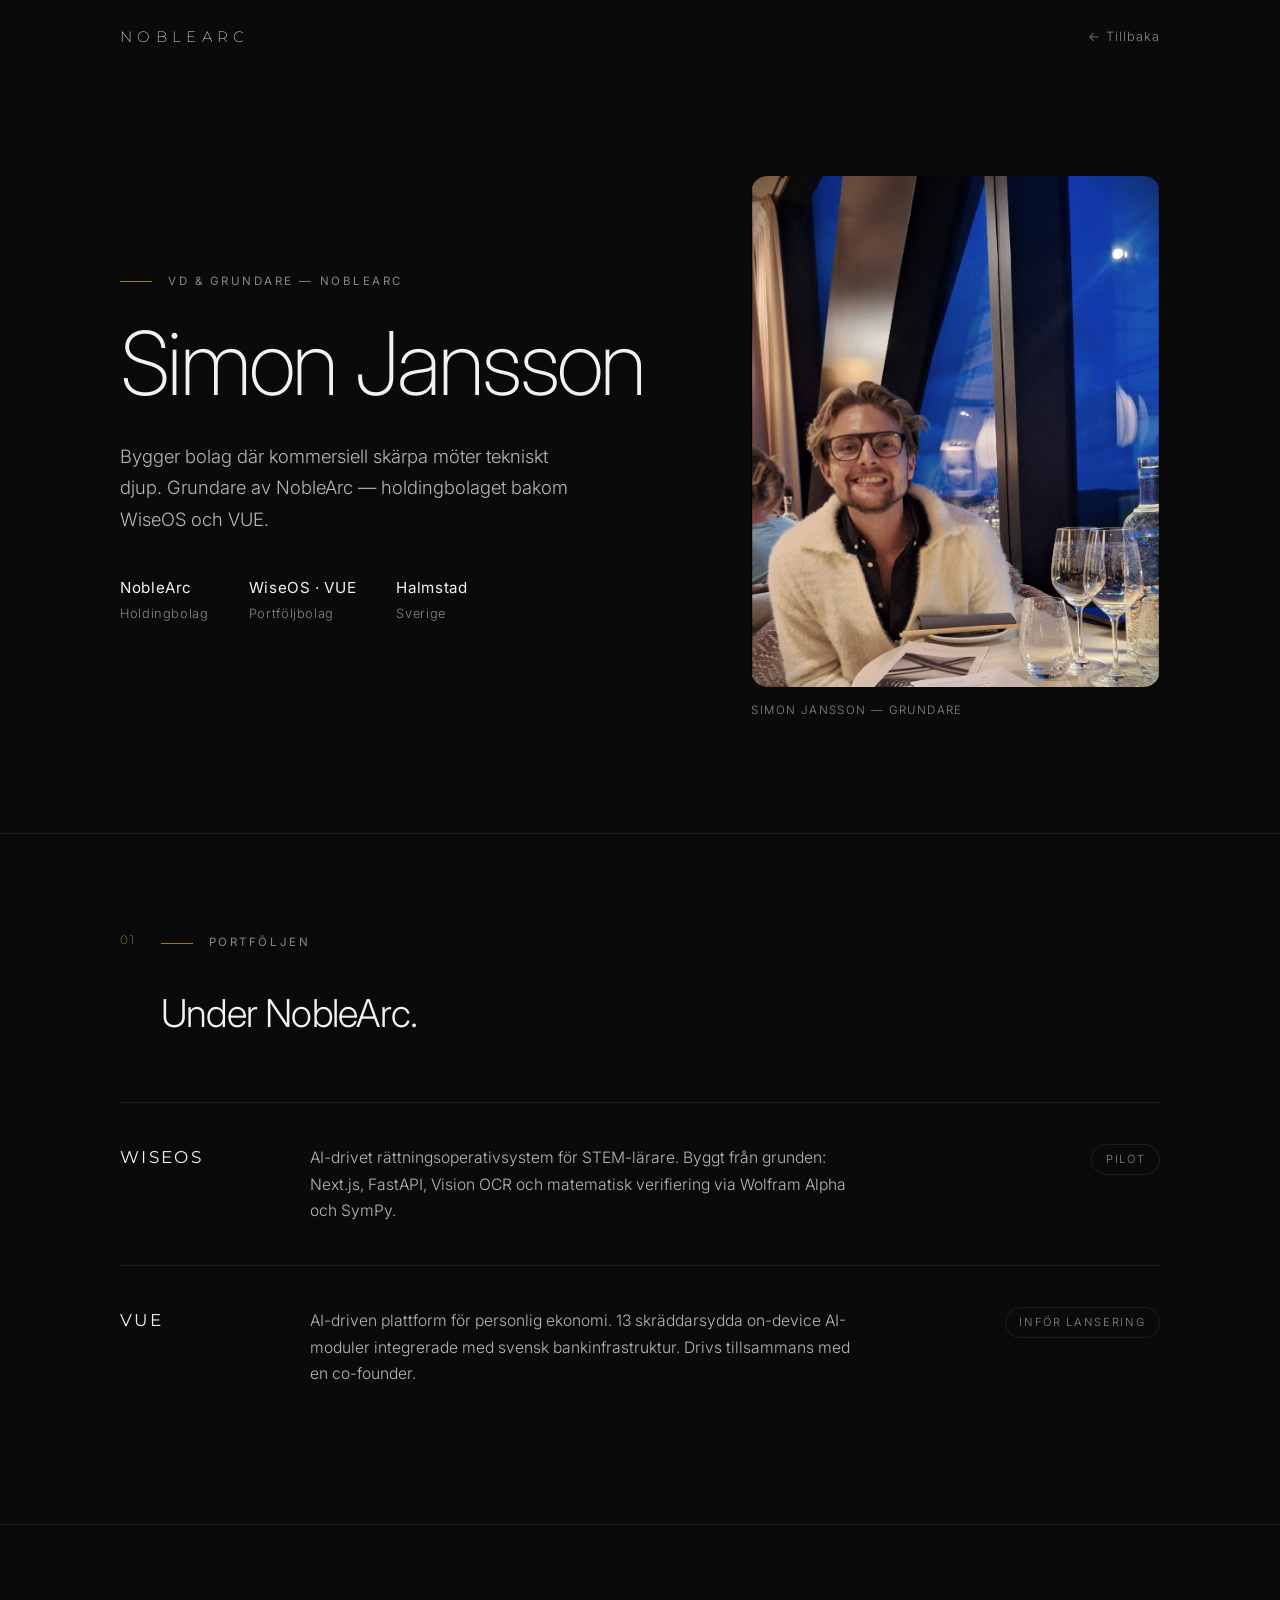
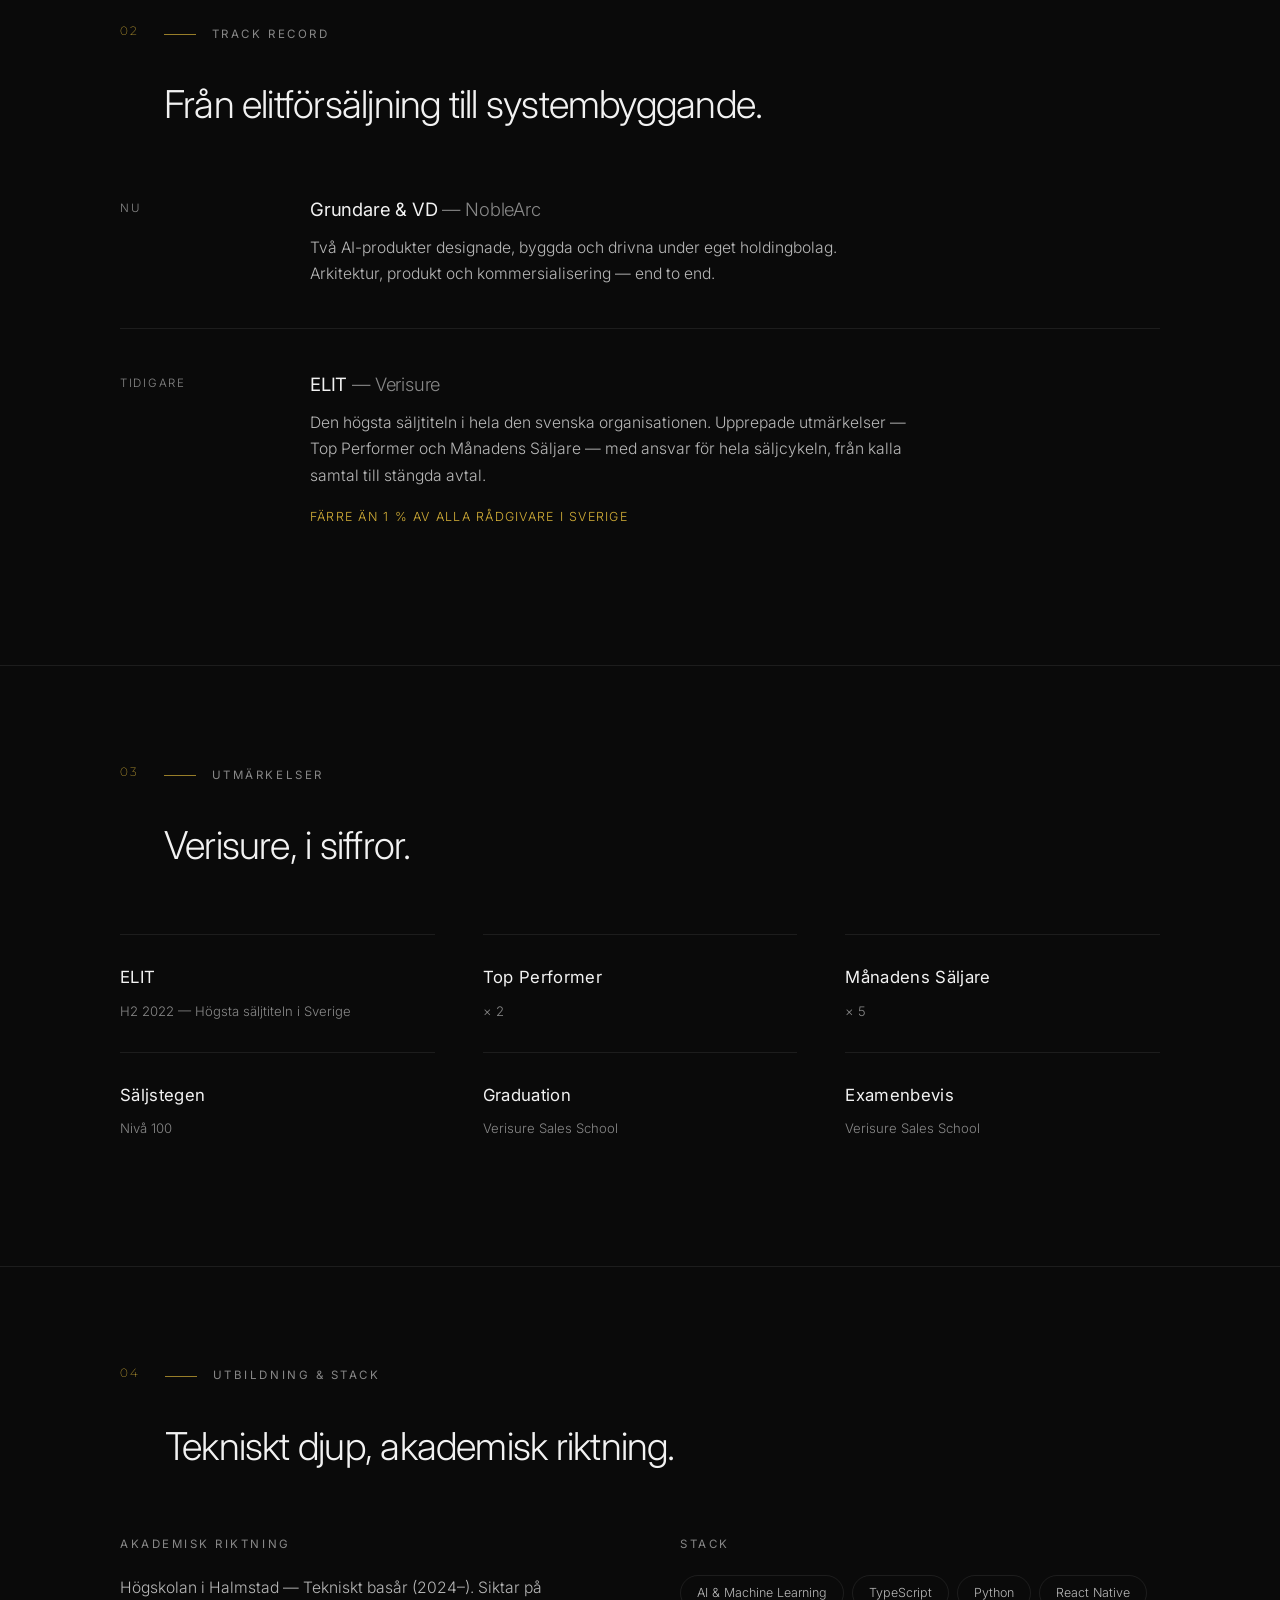
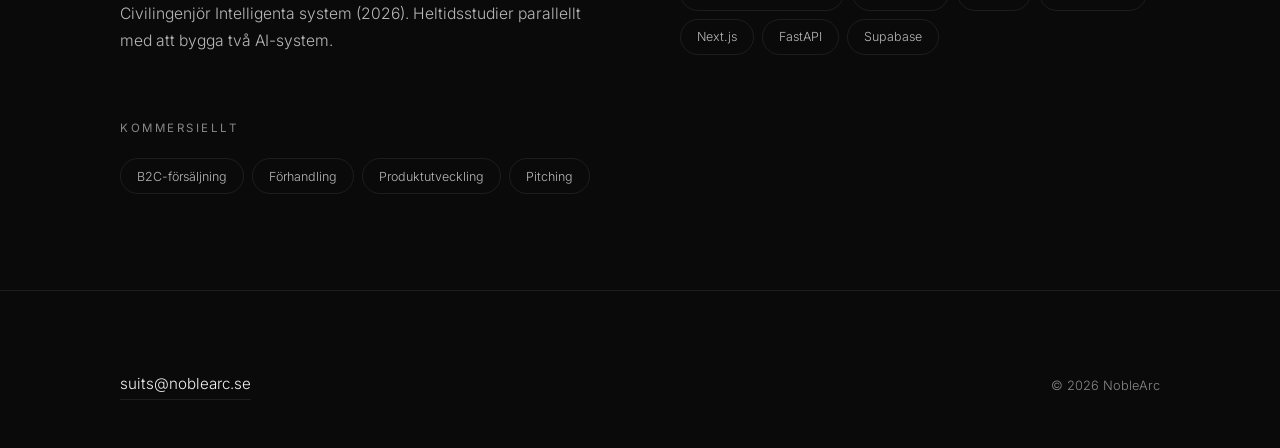
==== commit a4659cfd: "Soft edge fade on hero photo" ====
--- a/om/index.html
+++ b/om/index.html
@@ -9,7 +9,7 @@
   <link rel="preconnect" href="https://fonts.googleapis.com" />
   <link rel="preconnect" href="https://fonts.gstatic.com" crossorigin />
   <link href="https://fonts.googleapis.com/css2?family=Inter:wght@300;400;500&amp;family=Montserrat:wght@200;400&amp;display=swap" rel="stylesheet" />
-  <link rel="stylesheet" href="style.css?v=3" />
+  <link rel="stylesheet" href="style.css?v=4" />
 </head>
 <body>
 
--- a/om/style.css
+++ b/om/style.css
@@ -115,20 +115,14 @@
   aspect-ratio: 4 / 5;
   object-fit: cover;
   object-position: center 15%;
-  border-radius: 2px;
+  border-radius: 16px;
   display: block;
   filter: grayscale(35%) contrast(1.02);
   transition: filter 0.6s ease;
+  -webkit-mask-image: radial-gradient(ellipse 92% 94% at center, black 62%, transparent 100%);
+  mask-image: radial-gradient(ellipse 92% 94% at center, black 62%, transparent 100%);
 }
 .hero-photo:hover img { filter: grayscale(0%); }
-.hero-photo::after {
-  content: '';
-  position: absolute;
-  inset: 0;
-  border: 1px solid var(--line);
-  border-radius: 2px;
-  pointer-events: none;
-}
 .hero-photo figcaption {
   margin-top: 0.9rem;
   font-size: 0.72rem;
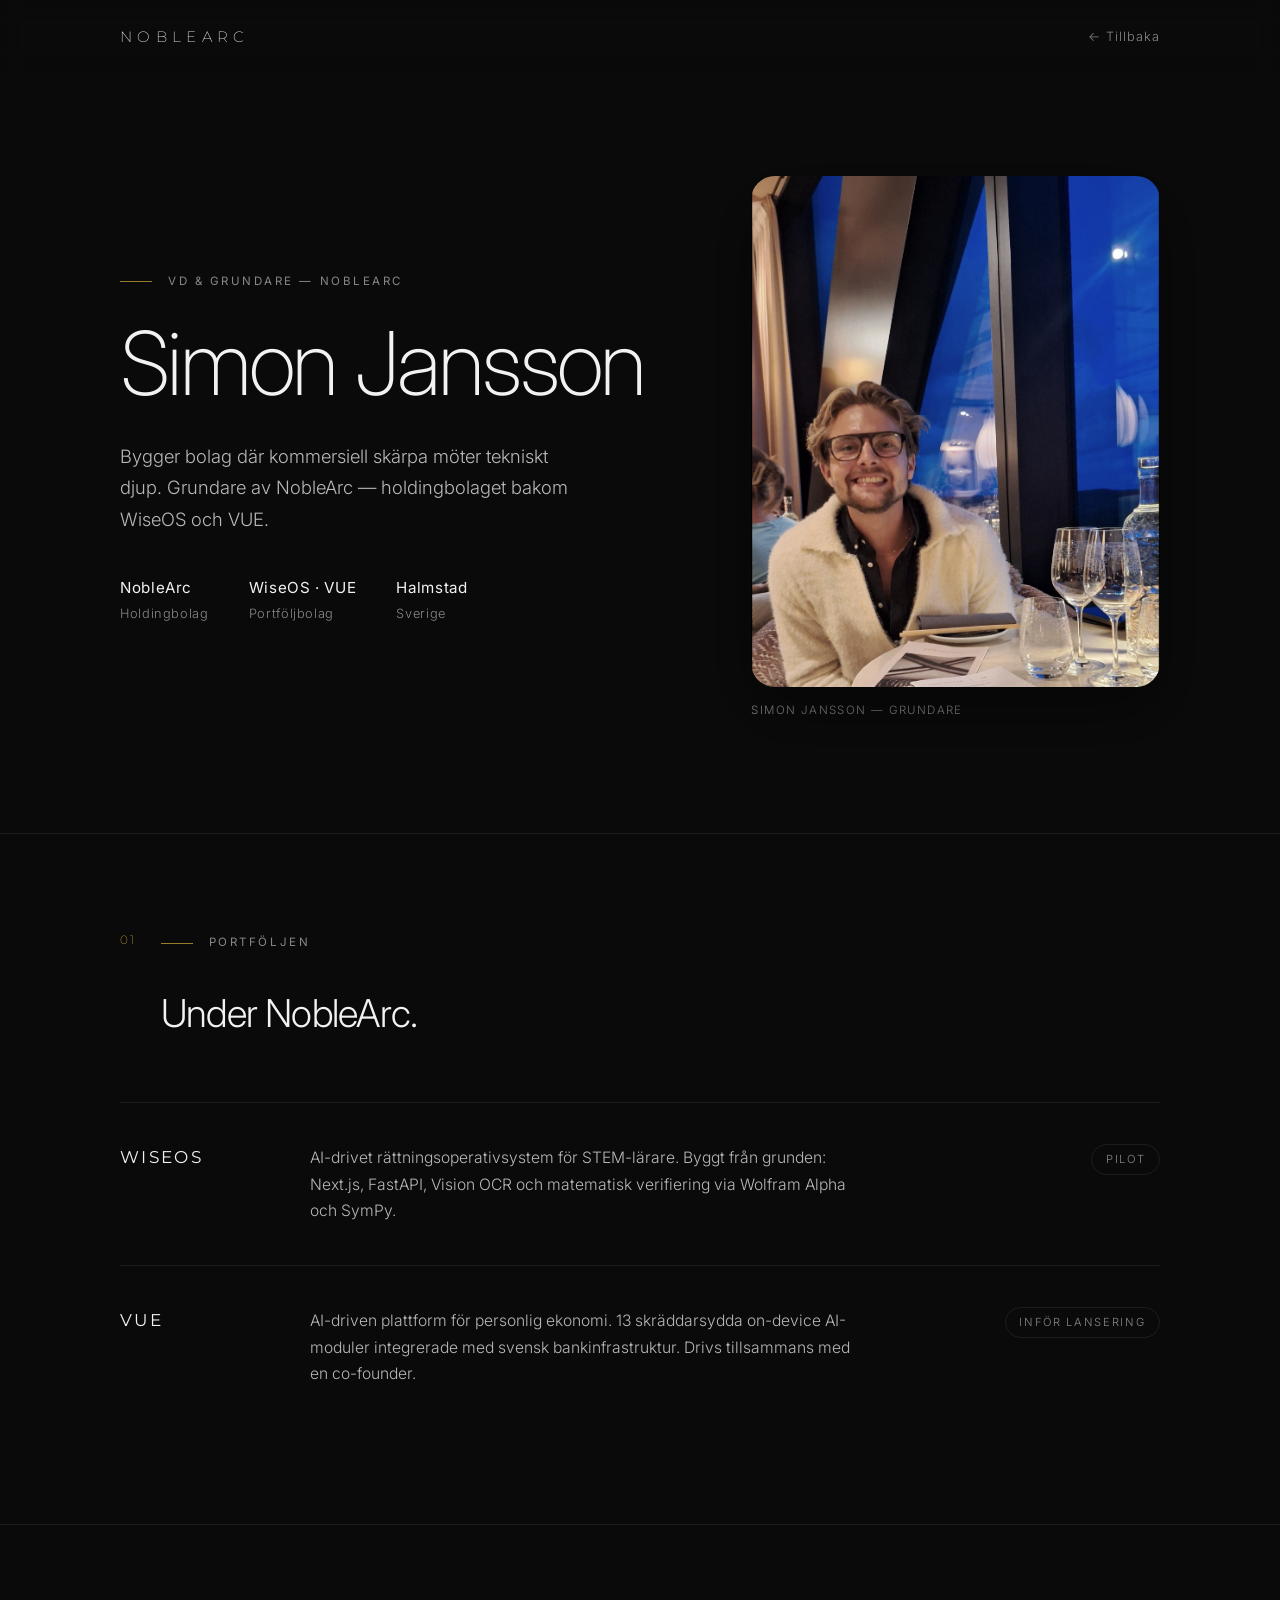
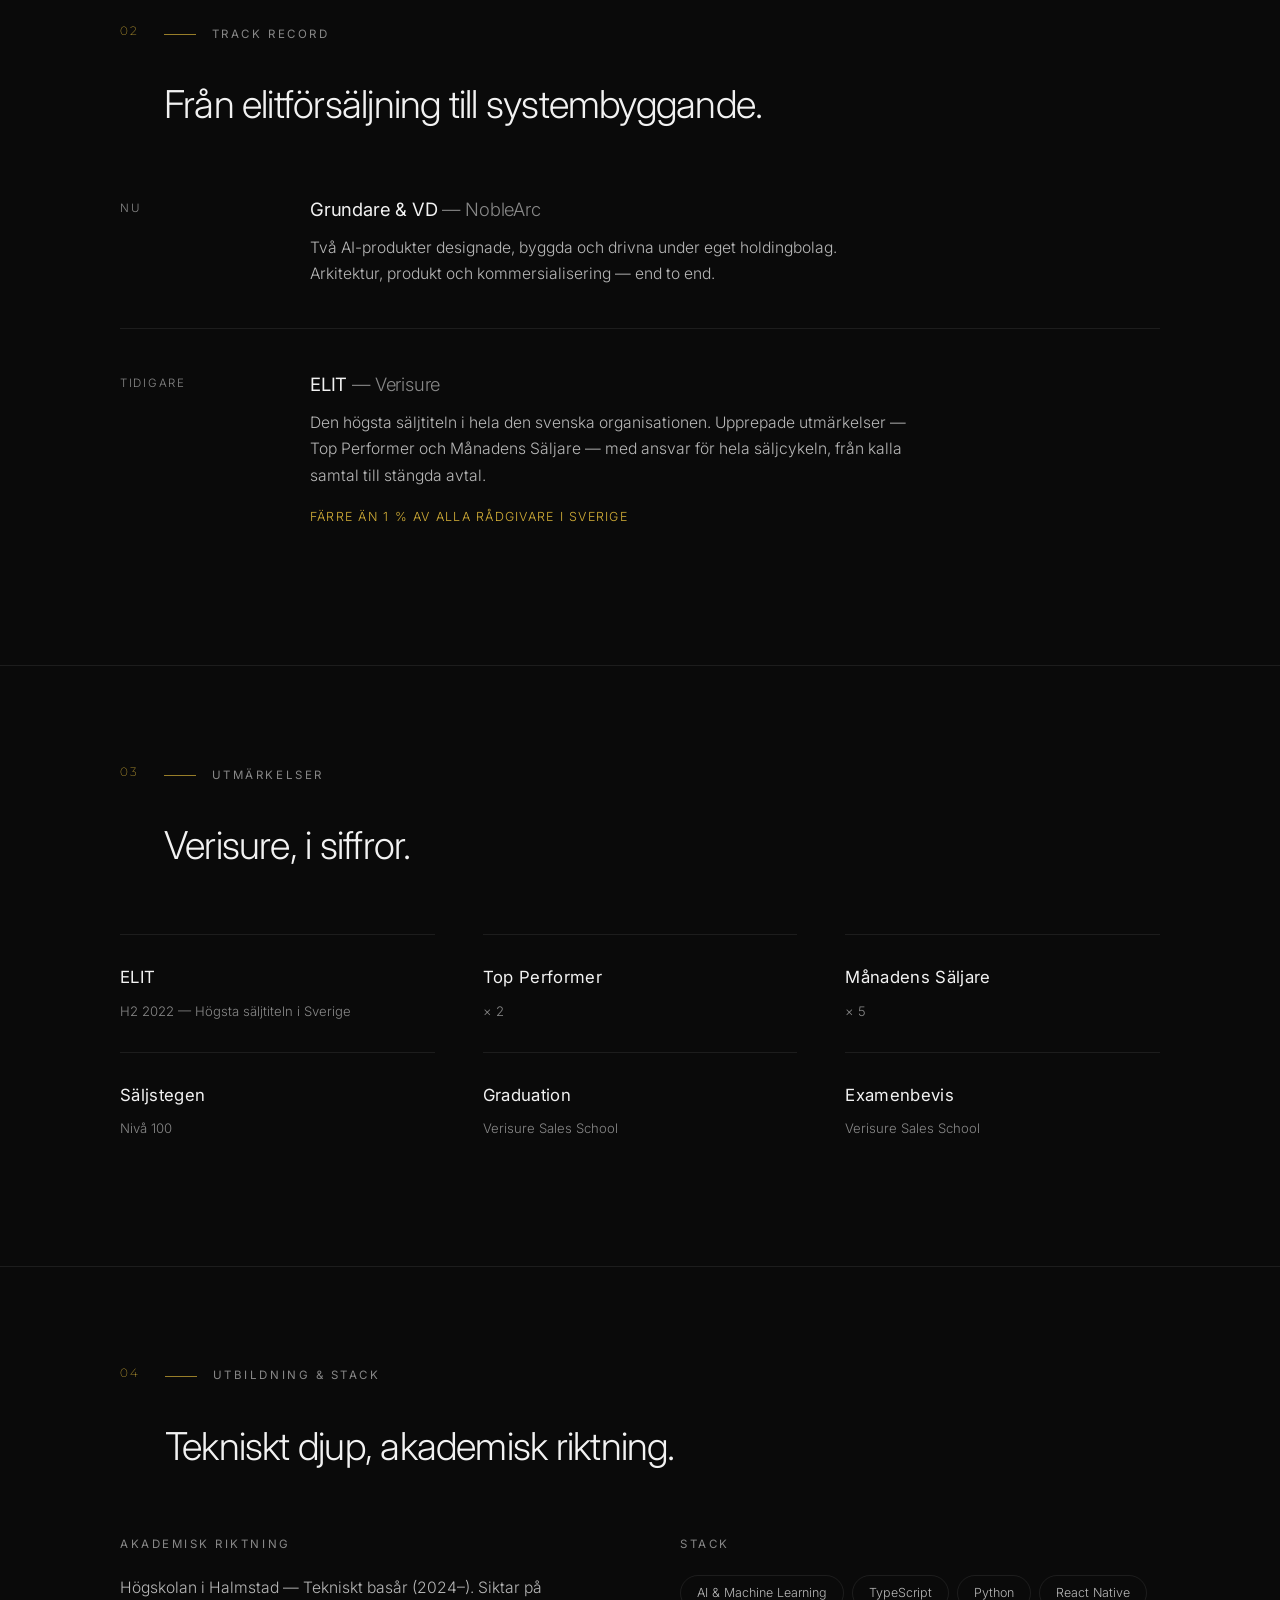
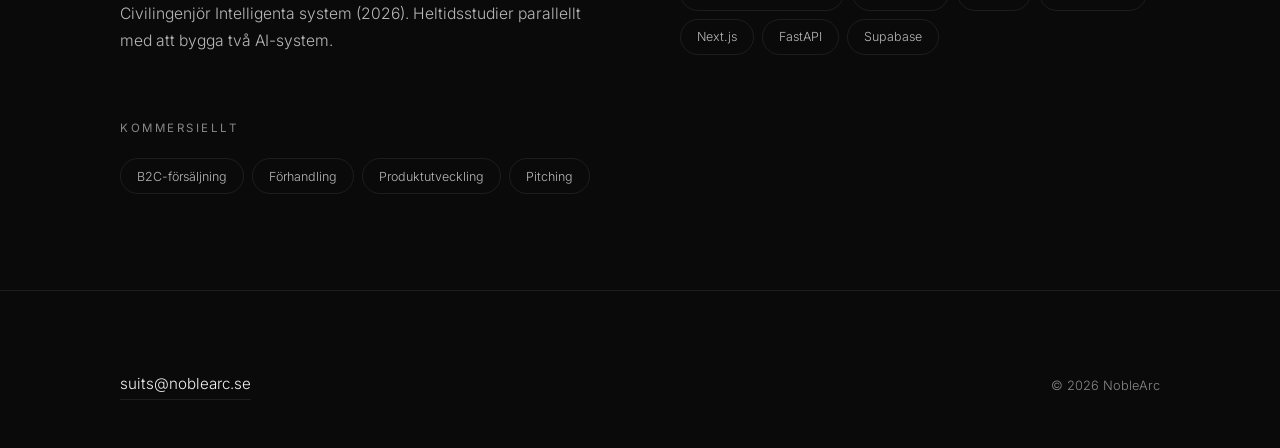
==== commit d2e3b530: "Rounded corners + soft shadow on hero photo" ====
--- a/om/index.html
+++ b/om/index.html
@@ -9,7 +9,7 @@
   <link rel="preconnect" href="https://fonts.googleapis.com" />
   <link rel="preconnect" href="https://fonts.gstatic.com" crossorigin />
   <link href="https://fonts.googleapis.com/css2?family=Inter:wght@300;400;500&amp;family=Montserrat:wght@200;400&amp;display=swap" rel="stylesheet" />
-  <link rel="stylesheet" href="style.css?v=4" />
+  <link rel="stylesheet" href="style.css?v=5" />
 </head>
 <body>
 
--- a/om/style.css
+++ b/om/style.css
@@ -115,12 +115,11 @@
   aspect-ratio: 4 / 5;
   object-fit: cover;
   object-position: center 15%;
-  border-radius: 16px;
+  border-radius: 24px;
   display: block;
   filter: grayscale(35%) contrast(1.02);
   transition: filter 0.6s ease;
-  -webkit-mask-image: radial-gradient(ellipse 92% 94% at center, black 62%, transparent 100%);
-  mask-image: radial-gradient(ellipse 92% 94% at center, black 62%, transparent 100%);
+  box-shadow: 0 24px 60px rgba(0, 0, 0, 0.45);
 }
 .hero-photo:hover img { filter: grayscale(0%); }
 .hero-photo figcaption {
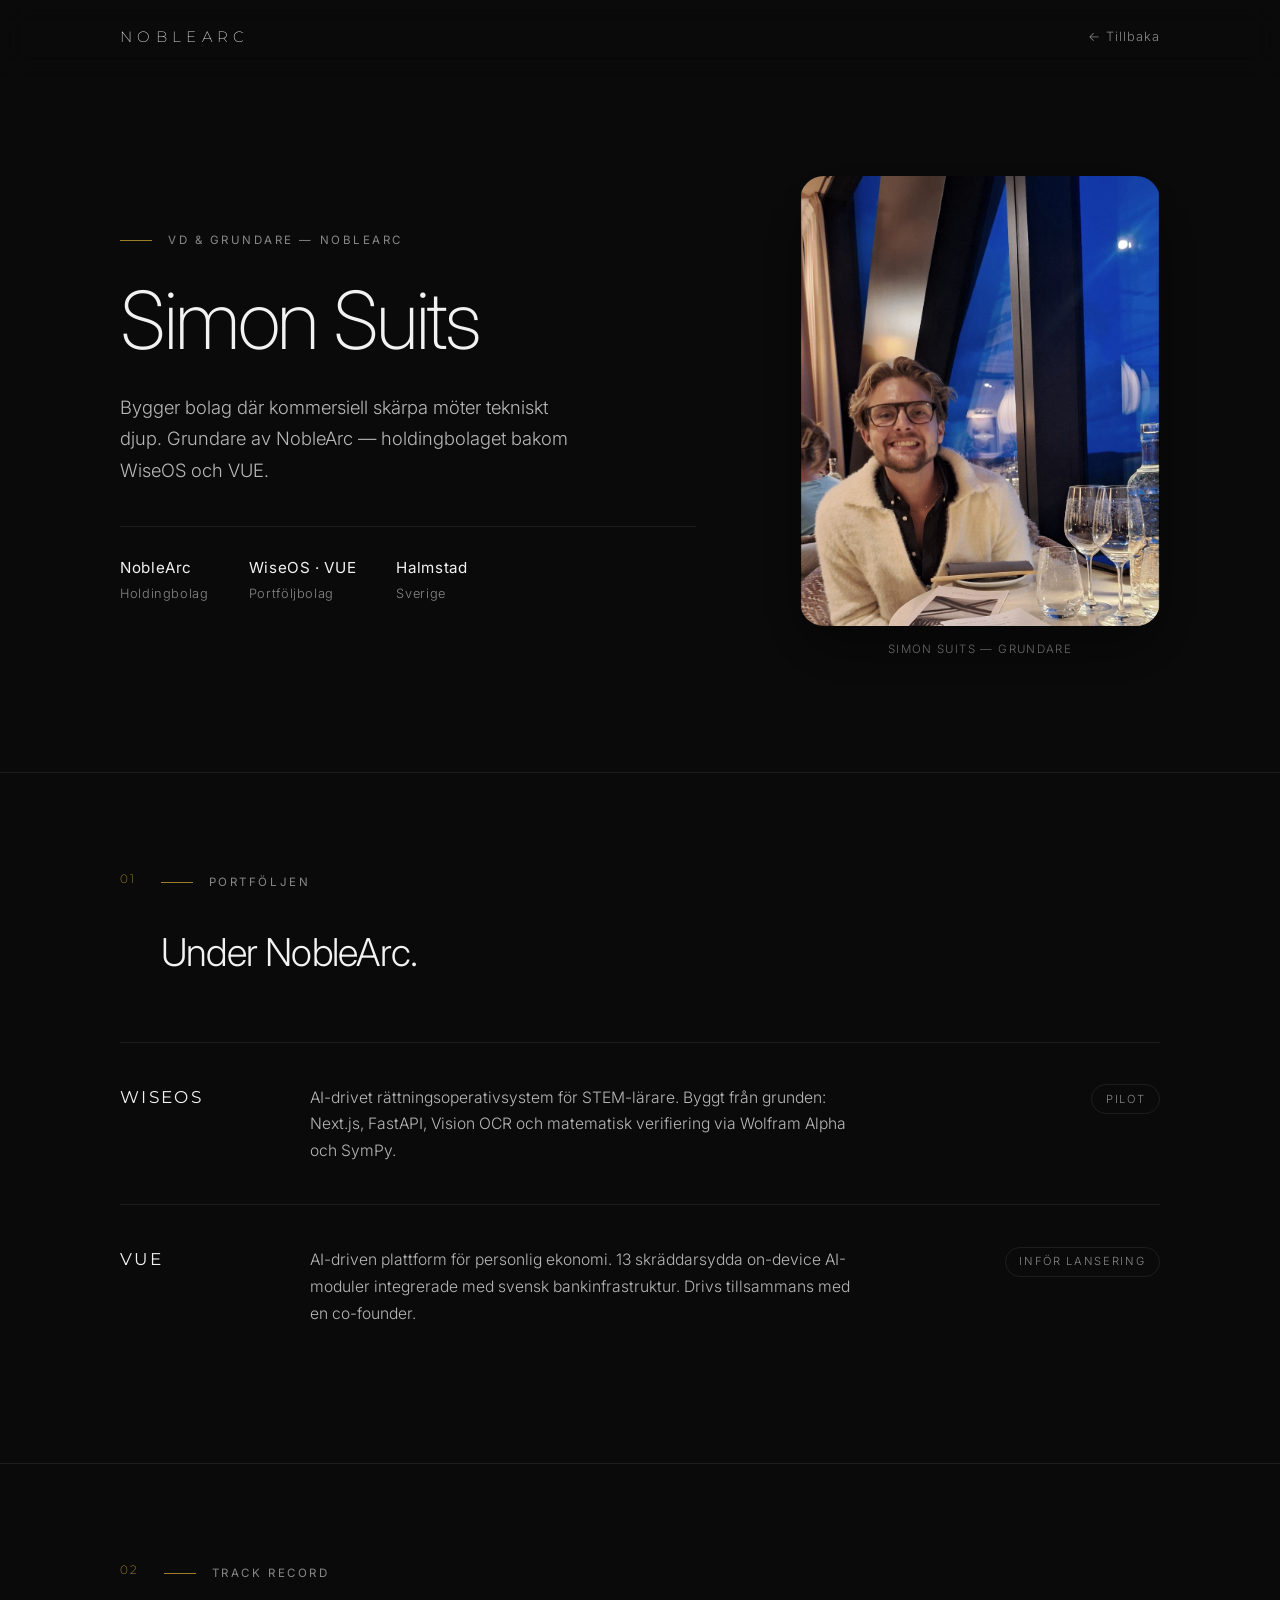
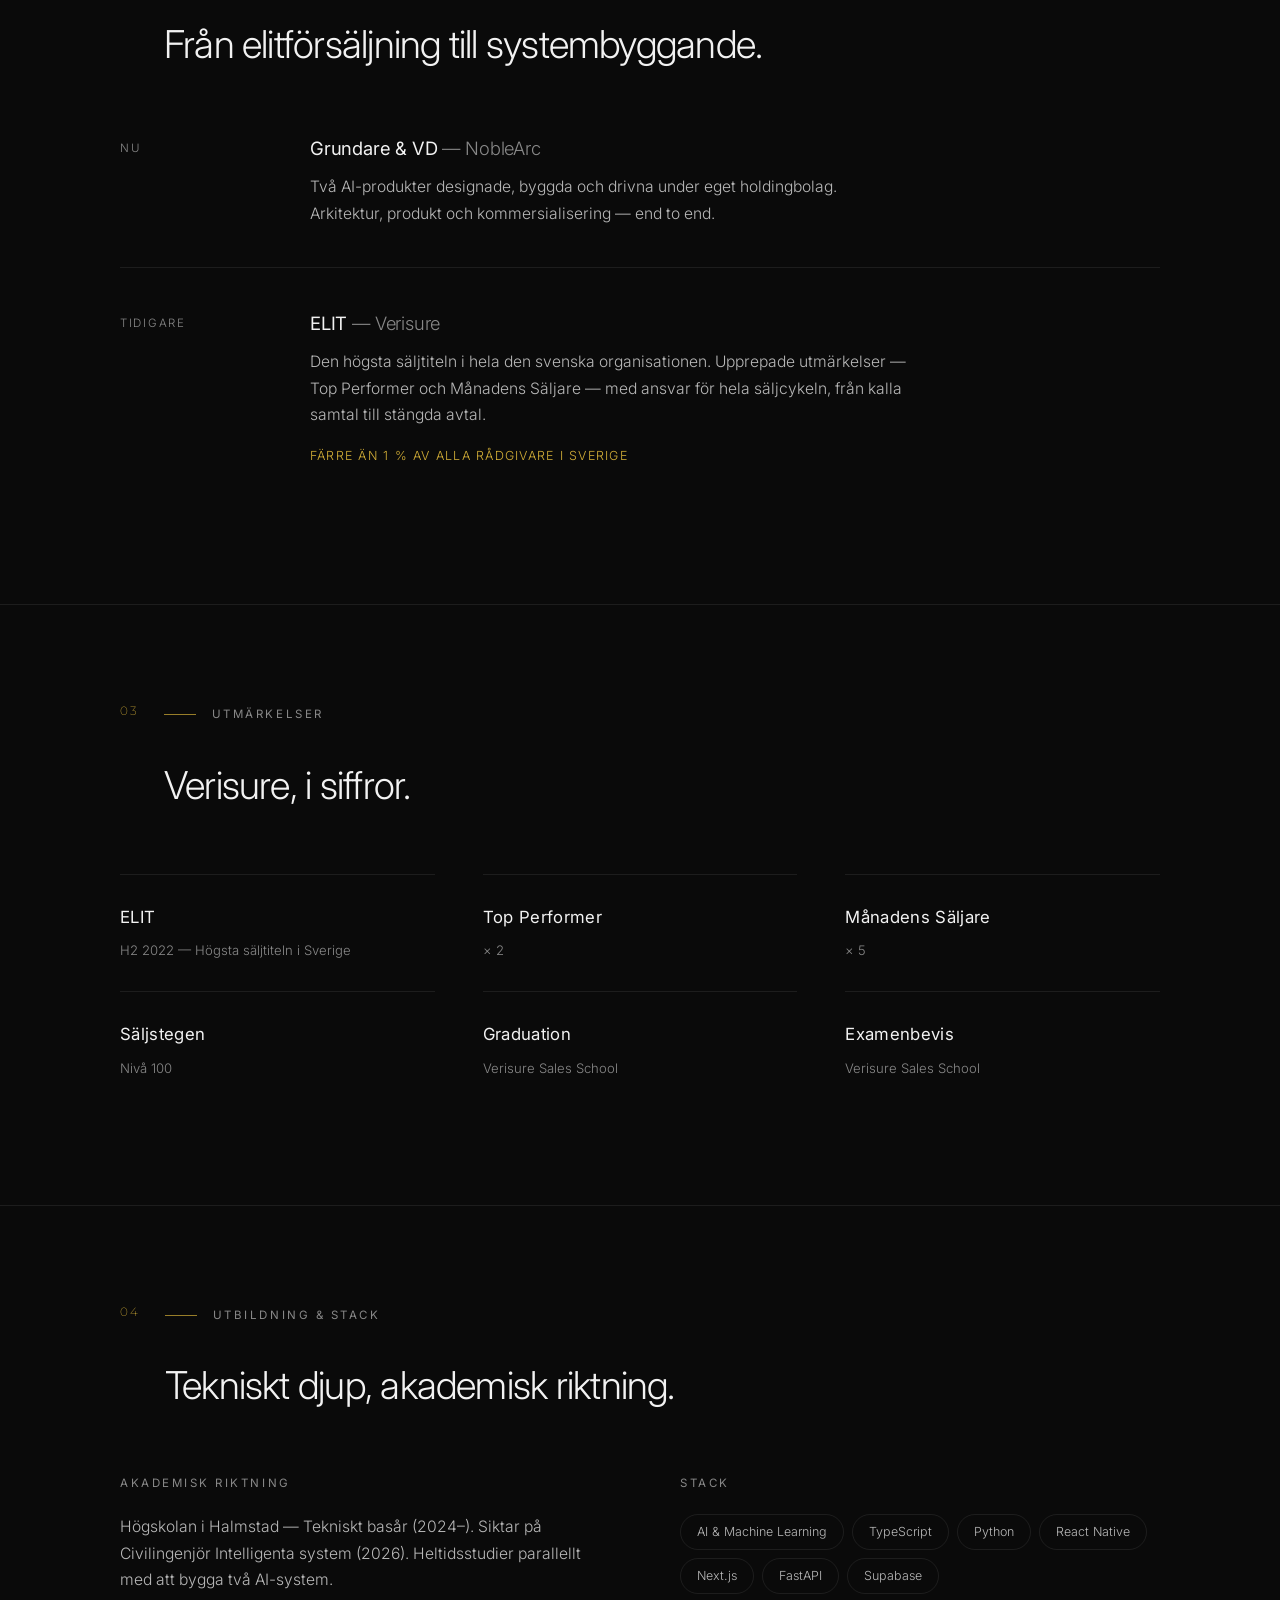
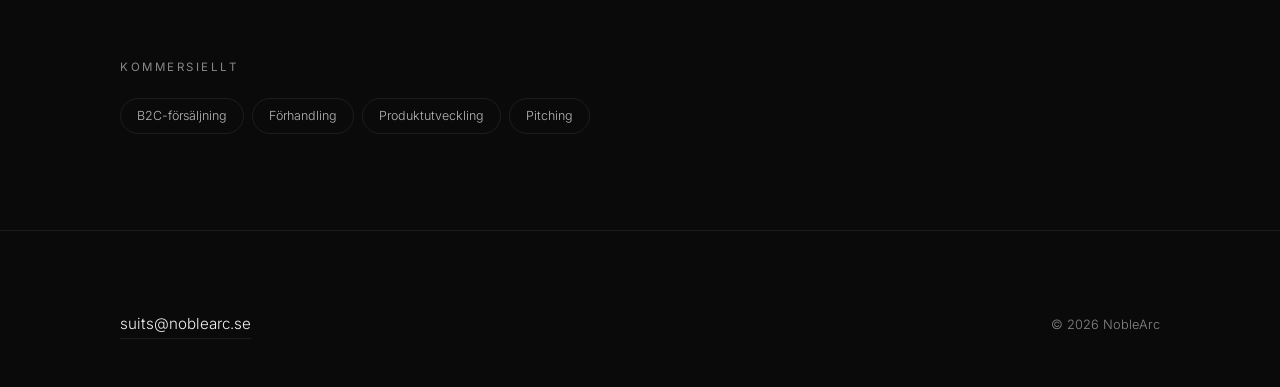
==== commit a0329c53: "Rename to Simon Suits, smaller hero photo, final polish" ====
--- a/om/index.html
+++ b/om/index.html
@@ -3,13 +3,13 @@
 <head>
   <meta charset="UTF-8" />
   <meta name="viewport" content="width=device-width, initial-scale=1.0" />
-  <title>Simon Jansson — VD & Grundare, NobleArc</title>
-  <meta name="description" content="Simon Jansson, VD och grundare av NobleArc. Kommersiell elit möter tekniskt djup." />
+  <title>Simon Suits — VD & Grundare, NobleArc</title>
+  <meta name="description" content="Simon Suits, VD och grundare av NobleArc. Kommersiell elit möter tekniskt djup." />
   <link rel="icon" type="image/png" href="../logo_noble.png" />
   <link rel="preconnect" href="https://fonts.googleapis.com" />
   <link rel="preconnect" href="https://fonts.gstatic.com" crossorigin />
   <link href="https://fonts.googleapis.com/css2?family=Inter:wght@300;400;500&amp;family=Montserrat:wght@200;400&amp;display=swap" rel="stylesheet" />
-  <link rel="stylesheet" href="style.css?v=5" />
+  <link rel="stylesheet" href="style.css?v=6" />
 </head>
 <body>
 
@@ -27,7 +27,7 @@
         <div class="hero-grid">
           <div>
             <span class="eyebrow">VD &amp; Grundare — NobleArc</span>
-            <h1>Simon Jansson</h1>
+            <h1>Simon Suits</h1>
             <p class="hero-lead">Bygger bolag där kommersiell skärpa möter tekniskt djup. Grundare av NobleArc — holdingbolaget bakom WiseOS och VUE.</p>
             <div class="hero-meta">
               <div><strong>NobleArc</strong>Holdingbolag</div>
@@ -36,8 +36,8 @@
             </div>
           </div>
           <figure class="hero-photo">
-            <img src="simon.jpg" alt="Simon Jansson" />
-            <figcaption>Simon Jansson — Grundare</figcaption>
+            <img src="simon.jpg" alt="Simon Suits" />
+            <figcaption>Simon Suits — Grundare</figcaption>
           </figure>
         </div>
       </div>
@@ -196,8 +196,9 @@
       (entries) => entries.forEach((e) => { if (e.isIntersecting) e.target.classList.add('in-view'); }),
       { threshold: 0.1 }
     );
-    document.querySelectorAll('.reveal, .portfolio-item, .timeline-item, .award, .edu-block').forEach((el) => {
+    document.querySelectorAll('.reveal, .portfolio-item, .timeline-item, .award, .edu-block').forEach((el, i) => {
       el.classList.add('reveal');
+      el.style.transitionDelay = (i % 6) * 70 + 'ms';
       obs.observe(el);
     });
   </script>
--- a/om/style.css
+++ b/om/style.css
@@ -66,7 +66,7 @@
 .hero { padding: 11rem 0 7rem; }
 .hero-grid {
   display: grid;
-  grid-template-columns: 1.35fr 1fr;
+  grid-template-columns: 1.5fr 1fr;
   gap: 5rem;
   align-items: center;
 }
@@ -89,11 +89,12 @@
   opacity: 0.7;
 }
 .hero h1 {
-  font-size: clamp(3rem, 7vw, 5.5rem);
+  font-size: clamp(3.2rem, 6.5vw, 5rem);
   font-weight: 200;
   letter-spacing: -0.03em;
   line-height: 1.02;
   margin-bottom: 2rem;
+  white-space: nowrap;
 }
 .hero-lead {
   font-size: 1.15rem;
@@ -102,6 +103,8 @@
 }
 .hero-meta {
   margin-top: 2.5rem;
+  padding-top: 1.75rem;
+  border-top: 1px solid var(--line);
   display: flex;
   gap: 2.5rem;
   flex-wrap: wrap;
@@ -109,7 +112,12 @@
 .hero-meta div { font-size: 0.8rem; color: var(--muted); letter-spacing: 0.05em; }
 .hero-meta strong { display: block; color: var(--text); font-weight: 400; font-size: 0.95rem; margin-bottom: 0.15rem; }
 
-.hero-photo { position: relative; }
+.hero-photo {
+  position: relative;
+  max-width: 360px;
+  width: 100%;
+  justify-self: end;
+}
 .hero-photo img {
   width: 100%;
   aspect-ratio: 4 / 5;
@@ -128,6 +136,7 @@
   color: var(--muted);
   letter-spacing: 0.12em;
   text-transform: uppercase;
+  text-align: center;
 }
 
 /* Sections */
@@ -266,7 +275,8 @@
 @media (max-width: 820px) {
   .hero { padding: 8rem 0 4.5rem; }
   .hero-grid { grid-template-columns: 1fr; gap: 3rem; }
-  .hero-photo { max-width: 340px; }
+  .hero h1 { white-space: normal; }
+  .hero-photo { max-width: 320px; justify-self: start; }
   .portfolio-item { grid-template-columns: 1fr; gap: 0.6rem; }
   .portfolio-status { justify-self: start; }
   .timeline-item { grid-template-columns: 1fr; gap: 0.5rem; }
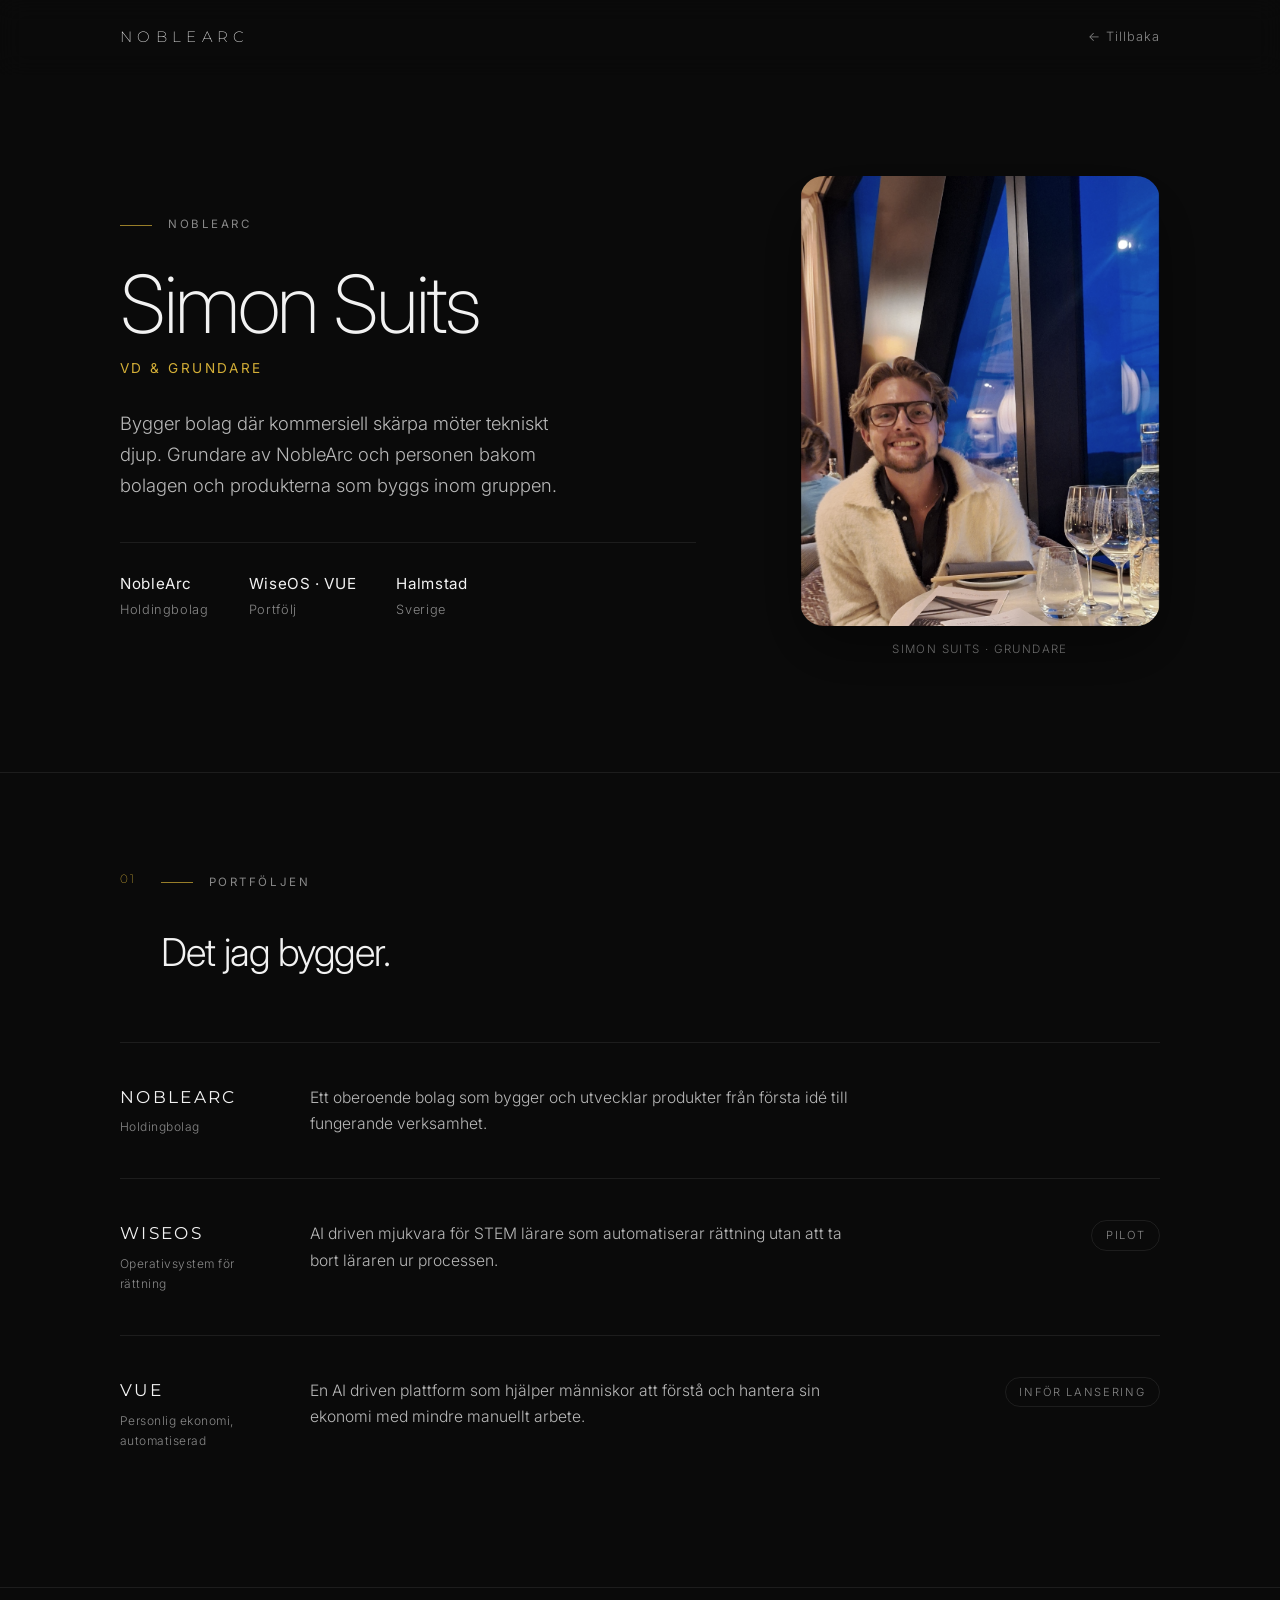
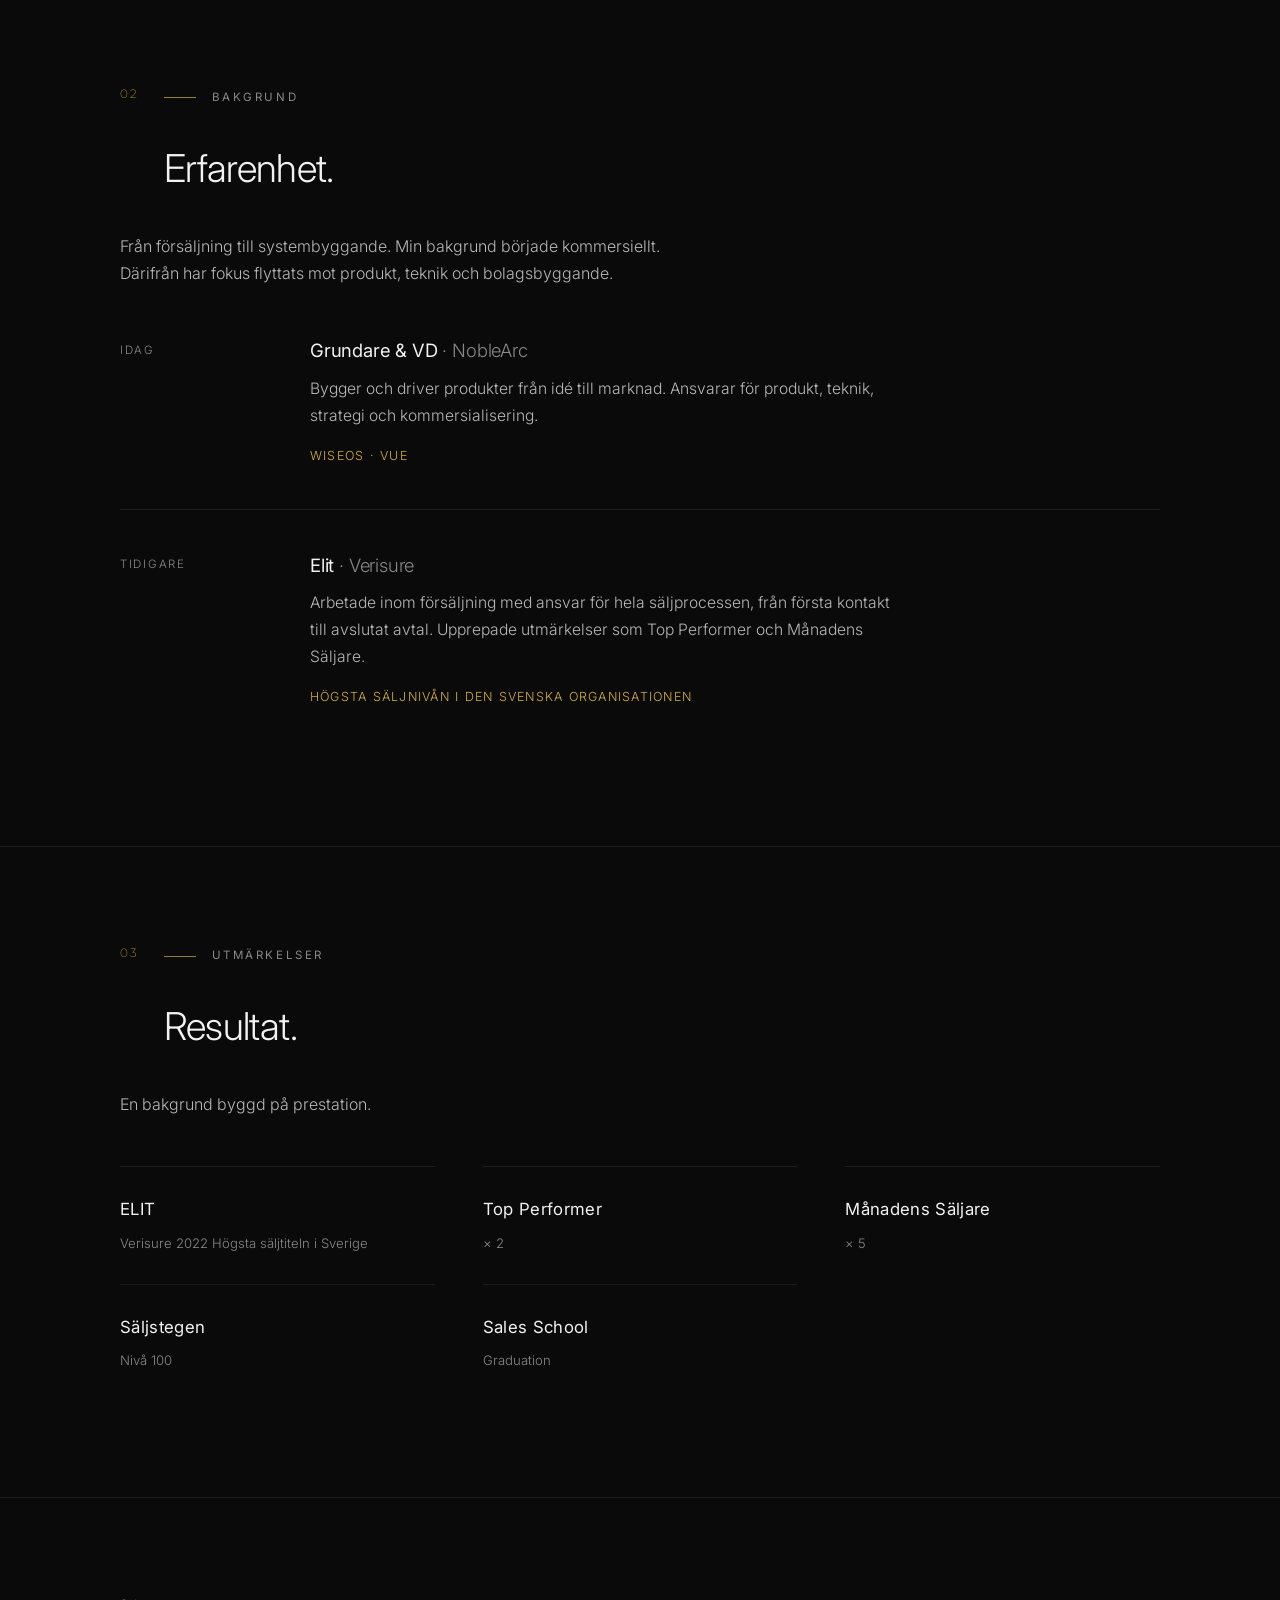
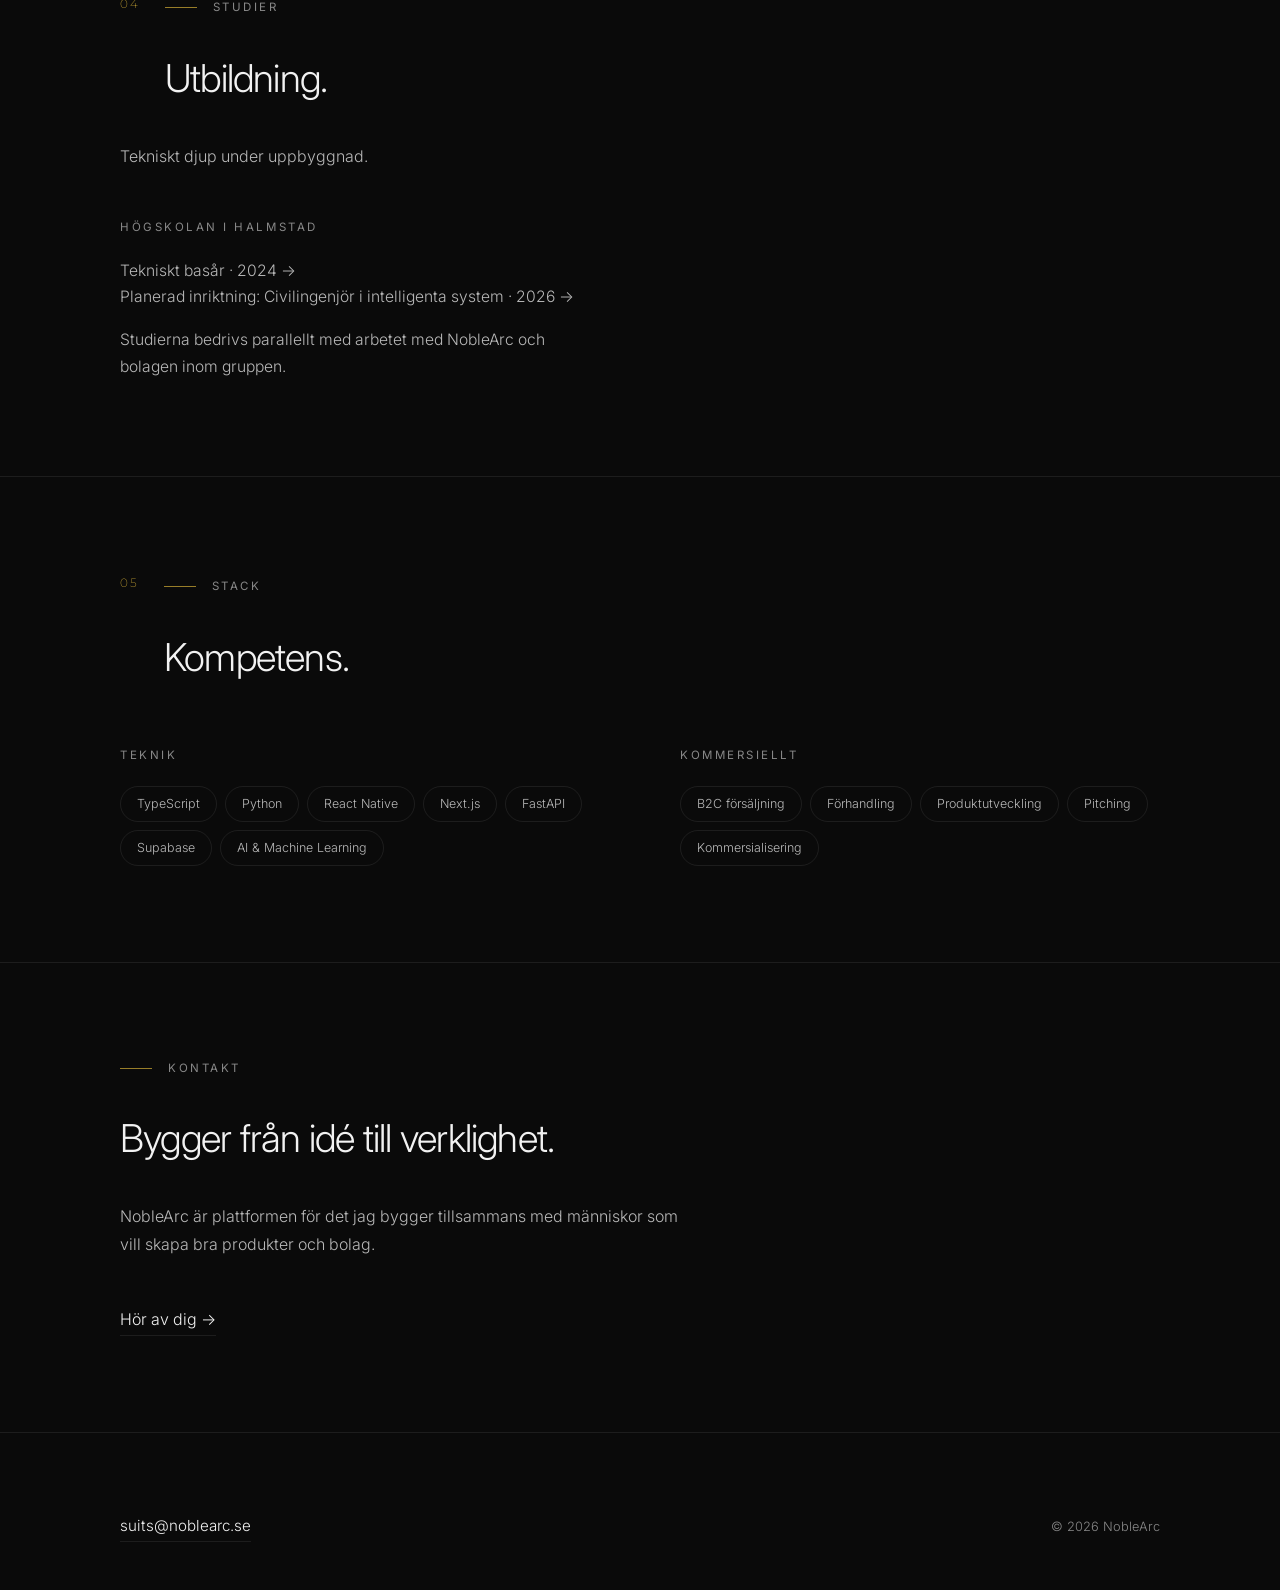
==== commit 620634b3: "Premium copy pass på svenska för startsida och /om/ Generated with [Devin](https://devin.ai)  Co-Aut" ====
--- a/om/index.html
+++ b/om/index.html
@@ -3,13 +3,13 @@
 <head>
   <meta charset="UTF-8" />
   <meta name="viewport" content="width=device-width, initial-scale=1.0" />
-  <title>Simon Suits — VD & Grundare, NobleArc</title>
-  <meta name="description" content="Simon Suits, VD och grundare av NobleArc. Kommersiell elit möter tekniskt djup." />
+  <title>Simon Suits · VD & Grundare, NobleArc</title>
+  <meta name="description" content="Simon Suits bygger bolag där kommersiell skärpa möter tekniskt djup." />
   <link rel="icon" type="image/png" href="../logo_noble.png" />
   <link rel="preconnect" href="https://fonts.googleapis.com" />
   <link rel="preconnect" href="https://fonts.gstatic.com" crossorigin />
   <link href="https://fonts.googleapis.com/css2?family=Inter:wght@300;400;500&amp;family=Montserrat:wght@200;400&amp;display=swap" rel="stylesheet" />
-  <link rel="stylesheet" href="style.css?v=6" />
+  <link rel="stylesheet" href="style.css?v=7" />
 </head>
 <body>
 
@@ -26,18 +26,19 @@
       <div class="container">
         <div class="hero-grid">
           <div>
-            <span class="eyebrow">VD &amp; Grundare — NobleArc</span>
+            <span class="eyebrow">NobleArc</span>
             <h1>Simon Suits</h1>
-            <p class="hero-lead">Bygger bolag där kommersiell skärpa möter tekniskt djup. Grundare av NobleArc — holdingbolaget bakom WiseOS och VUE.</p>
+            <p class="hero-role">VD &amp; Grundare</p>
+            <p class="hero-lead">Bygger bolag där kommersiell skärpa möter tekniskt djup. Grundare av NobleArc och personen bakom bolagen och produkterna som byggs inom gruppen.</p>
             <div class="hero-meta">
               <div><strong>NobleArc</strong>Holdingbolag</div>
-              <div><strong>WiseOS · VUE</strong>Portföljbolag</div>
+              <div><strong>WiseOS · VUE</strong>Portfölj</div>
               <div><strong>Halmstad</strong>Sverige</div>
             </div>
           </div>
           <figure class="hero-photo">
             <img src="simon.jpg" alt="Simon Suits" />
-            <figcaption>Simon Suits — Grundare</figcaption>
+            <figcaption>Simon Suits · Grundare</figcaption>
           </figure>
         </div>
       </div>
@@ -49,19 +50,24 @@
           <span class="section-num">01</span>
           <div>
             <span class="eyebrow">Portföljen</span>
-            <h2 class="section-title">Under NobleArc.</h2>
+            <h2 class="section-title">Det jag bygger.</h2>
           </div>
         </div>
 
         <div class="portfolio-item">
-          <div class="portfolio-name">WISEOS</div>
-          <p class="portfolio-desc">AI-drivet rättningsoperativsystem för STEM-lärare. Byggt från grunden: Next.js, FastAPI, Vision OCR och matematisk verifiering via Wolfram Alpha och SymPy.</p>
+          <div class="portfolio-name">NOBLEARC<span class="portfolio-label">Holdingbolag</span></div>
+          <p class="portfolio-desc">Ett oberoende bolag som bygger och utvecklar produkter från första idé till fungerande verksamhet.</p>
+        </div>
+
+        <div class="portfolio-item">
+          <div class="portfolio-name">WISEOS<span class="portfolio-label">Operativsystem för rättning</span></div>
+          <p class="portfolio-desc">AI driven mjukvara för STEM lärare som automatiserar rättning utan att ta bort läraren ur processen.</p>
           <div class="portfolio-status">Pilot</div>
         </div>
 
         <div class="portfolio-item">
-          <div class="portfolio-name">VUE</div>
-          <p class="portfolio-desc">AI-driven plattform för personlig ekonomi. 13 skräddarsydda on-device AI-moduler integrerade med svensk bankinfrastruktur. Drivs tillsammans med en co-founder.</p>
+          <div class="portfolio-name">VUE<span class="portfolio-label">Personlig ekonomi, automatiserad</span></div>
+          <p class="portfolio-desc">En AI driven plattform som hjälper människor att förstå och hantera sin ekonomi med mindre manuellt arbete.</p>
           <div class="portfolio-status">Inför lansering</div>
         </div>
       </div>
@@ -72,26 +78,28 @@
         <div class="section-head reveal">
           <span class="section-num">02</span>
           <div>
-            <span class="eyebrow">Track record</span>
-            <h2 class="section-title">Från elitförsäljning till systembyggande.</h2>
-          </div>
-        </div>
+            <span class="eyebrow">Bakgrund</span>
+            <h2 class="section-title">Erfarenhet.</h2>
+          </div>
+        </div>
+        <p class="section-intro">Från försäljning till systembyggande. Min bakgrund började kommersiellt. Därifrån har fokus flyttats mot produkt, teknik och bolagsbyggande.</p>
 
         <div class="timeline">
           <div class="timeline-item">
-            <div class="timeline-when">Nu</div>
+            <div class="timeline-when">Idag</div>
             <div>
-              <div class="timeline-role">Grundare &amp; VD <span>— NobleArc</span></div>
-              <p class="timeline-body">Två AI-produkter designade, byggda och drivna under eget holdingbolag. Arkitektur, produkt och kommersialisering — end to end.</p>
+              <div class="timeline-role">Grundare &amp; VD <span>· NobleArc</span></div>
+              <p class="timeline-body">Bygger och driver produkter från idé till marknad. Ansvarar för produkt, teknik, strategi och kommersialisering.</p>
+              <span class="timeline-highlight">WiseOS · VUE</span>
             </div>
           </div>
 
           <div class="timeline-item">
             <div class="timeline-when">Tidigare</div>
             <div>
-              <div class="timeline-role">ELIT <span>— Verisure</span></div>
-              <p class="timeline-body">Den högsta säljtiteln i hela den svenska organisationen. Upprepade utmärkelser — Top Performer och Månadens Säljare — med ansvar för hela säljcykeln, från kalla samtal till stängda avtal.</p>
-              <span class="timeline-highlight">Färre än 1&nbsp;% av alla rådgivare i Sverige</span>
+              <div class="timeline-role">Elit <span>· Verisure</span></div>
+              <p class="timeline-body">Arbetade inom försäljning med ansvar för hela säljprocessen, från första kontakt till avslutat avtal. Upprepade utmärkelser som Top Performer och Månadens Säljare.</p>
+              <span class="timeline-highlight">Högsta säljnivån i den svenska organisationen</span>
             </div>
           </div>
         </div>
@@ -104,14 +112,16 @@
           <span class="section-num">03</span>
           <div>
             <span class="eyebrow">Utmärkelser</span>
-            <h2 class="section-title">Verisure, i siffror.</h2>
-          </div>
-        </div>
+            <h2 class="section-title">Resultat.</h2>
+          </div>
+        </div>
+        <p class="section-intro">En bakgrund byggd på prestation.</p>
 
         <div class="awards-grid">
           <div class="award">
             <span class="award-name">ELIT</span>
-            <span class="award-detail">H2 2022 — Högsta säljtiteln i Sverige</span>
+            <span class="award-detail">Verisure 2022</span>
+            <span class="award-detail">Högsta säljtiteln i Sverige</span>
           </div>
           <div class="award">
             <span class="award-name">Top Performer</span>
@@ -126,12 +136,8 @@
             <span class="award-detail">Nivå 100</span>
           </div>
           <div class="award">
-            <span class="award-name">Graduation</span>
-            <span class="award-detail">Verisure Sales School</span>
-          </div>
-          <div class="award">
-            <span class="award-name">Examenbevis</span>
-            <span class="award-detail">Verisure Sales School</span>
+            <span class="award-name">Sales School</span>
+            <span class="award-detail">Graduation</span>
           </div>
         </div>
       </div>
@@ -142,38 +148,68 @@
         <div class="section-head reveal">
           <span class="section-num">04</span>
           <div>
-            <span class="eyebrow">Utbildning &amp; stack</span>
-            <h2 class="section-title">Tekniskt djup, akademisk riktning.</h2>
+            <span class="eyebrow">Studier</span>
+            <h2 class="section-title">Utbildning.</h2>
+          </div>
+        </div>
+        <p class="section-intro">Tekniskt djup under uppbyggnad.</p>
+
+        <div class="edu-block">
+          <h3>Högskolan i Halmstad</h3>
+          <p>Tekniskt basår · 2024 →</p>
+          <p>Planerad inriktning: Civilingenjör i intelligenta system · 2026 →</p>
+          <p style="margin-top: 1rem;">Studierna bedrivs parallellt med arbetet med NobleArc och bolagen inom gruppen.</p>
+        </div>
+      </div>
+    </section>
+
+    <section class="section">
+      <div class="container">
+        <div class="section-head reveal">
+          <span class="section-num">05</span>
+          <div>
+            <span class="eyebrow">Stack</span>
+            <h2 class="section-title">Kompetens.</h2>
           </div>
         </div>
 
         <div class="edu-grid">
           <div class="edu-block">
-            <h3>Akademisk riktning</h3>
-            <p>Högskolan i Halmstad — Tekniskt basår (2024–). Siktar på Civilingenjör Intelligenta system (2026). Heltidsstudier parallellt med att bygga två AI-system.</p>
-          </div>
-          <div class="edu-block">
-            <h3>Stack</h3>
+            <h3>Teknik</h3>
             <div class="tag-row">
-              <span class="tag">AI &amp; Machine Learning</span>
               <span class="tag">TypeScript</span>
               <span class="tag">Python</span>
               <span class="tag">React Native</span>
               <span class="tag">Next.js</span>
               <span class="tag">FastAPI</span>
               <span class="tag">Supabase</span>
+              <span class="tag">AI &amp; Machine Learning</span>
             </div>
           </div>
           <div class="edu-block">
             <h3>Kommersiellt</h3>
             <div class="tag-row">
-              <span class="tag">B2C-försäljning</span>
+              <span class="tag">B2C försäljning</span>
               <span class="tag">Förhandling</span>
               <span class="tag">Produktutveckling</span>
               <span class="tag">Pitching</span>
-            </div>
-          </div>
-        </div>
+              <span class="tag">Kommersialisering</span>
+            </div>
+          </div>
+        </div>
+      </div>
+    </section>
+
+    <section class="section">
+      <div class="container">
+        <div class="section-head reveal">
+          <div>
+            <span class="eyebrow">Kontakt</span>
+            <h2 class="section-title">Bygger från idé till verklighet.</h2>
+          </div>
+        </div>
+        <p class="section-intro">NobleArc är plattformen för det jag bygger tillsammans med människor som vill skapa bra produkter och bolag.</p>
+        <a class="cta-link" href="mailto:suits@noblearc.se">Hör av dig →</a>
       </div>
     </section>
 
--- a/om/style.css
+++ b/om/style.css
@@ -96,6 +96,14 @@
   margin-bottom: 2rem;
   white-space: nowrap;
 }
+.hero-role {
+  font-size: 0.85rem;
+  font-weight: 400;
+  letter-spacing: 0.18em;
+  text-transform: uppercase;
+  color: var(--gold);
+  margin: -1.25rem 0 1.75rem;
+}
 .hero-lead {
   font-size: 1.15rem;
   color: var(--soft);
@@ -159,6 +167,12 @@
   font-weight: 300;
   letter-spacing: -0.02em;
 }
+.section-intro {
+  color: var(--soft);
+  font-size: 1rem;
+  max-width: 56ch;
+  margin: -1.5rem 0 3rem;
+}
 
 /* Portfolio */
 .portfolio-item {
@@ -177,6 +191,15 @@
   font-size: 1.05rem;
   letter-spacing: 0.14em;
 }
+.portfolio-label {
+  display: block;
+  font-family: 'Inter', sans-serif;
+  font-weight: 300;
+  font-size: 0.75rem;
+  letter-spacing: 0.04em;
+  color: var(--muted);
+  margin-top: 0.4rem;
+}
 .portfolio-desc { color: var(--soft); font-size: 0.98rem; max-width: 56ch; }
 .portfolio-status {
   font-size: 0.7rem;
@@ -251,6 +274,17 @@
   transition: border-color 0.2s, color 0.2s;
 }
 .tag:hover { border-color: rgba(255, 255, 255, 0.25); color: var(--text); }
+
+/* Avslutning */
+.cta-link {
+  display: inline-block;
+  color: var(--text);
+  text-decoration: none;
+  border-bottom: 1px solid var(--line);
+  padding-bottom: 2px;
+  transition: border-color 0.2s;
+}
+.cta-link:hover { border-color: var(--text); }
 
 /* Footer */
 .page-footer { padding: 5rem 0 3rem; border-top: 1px solid var(--line); }
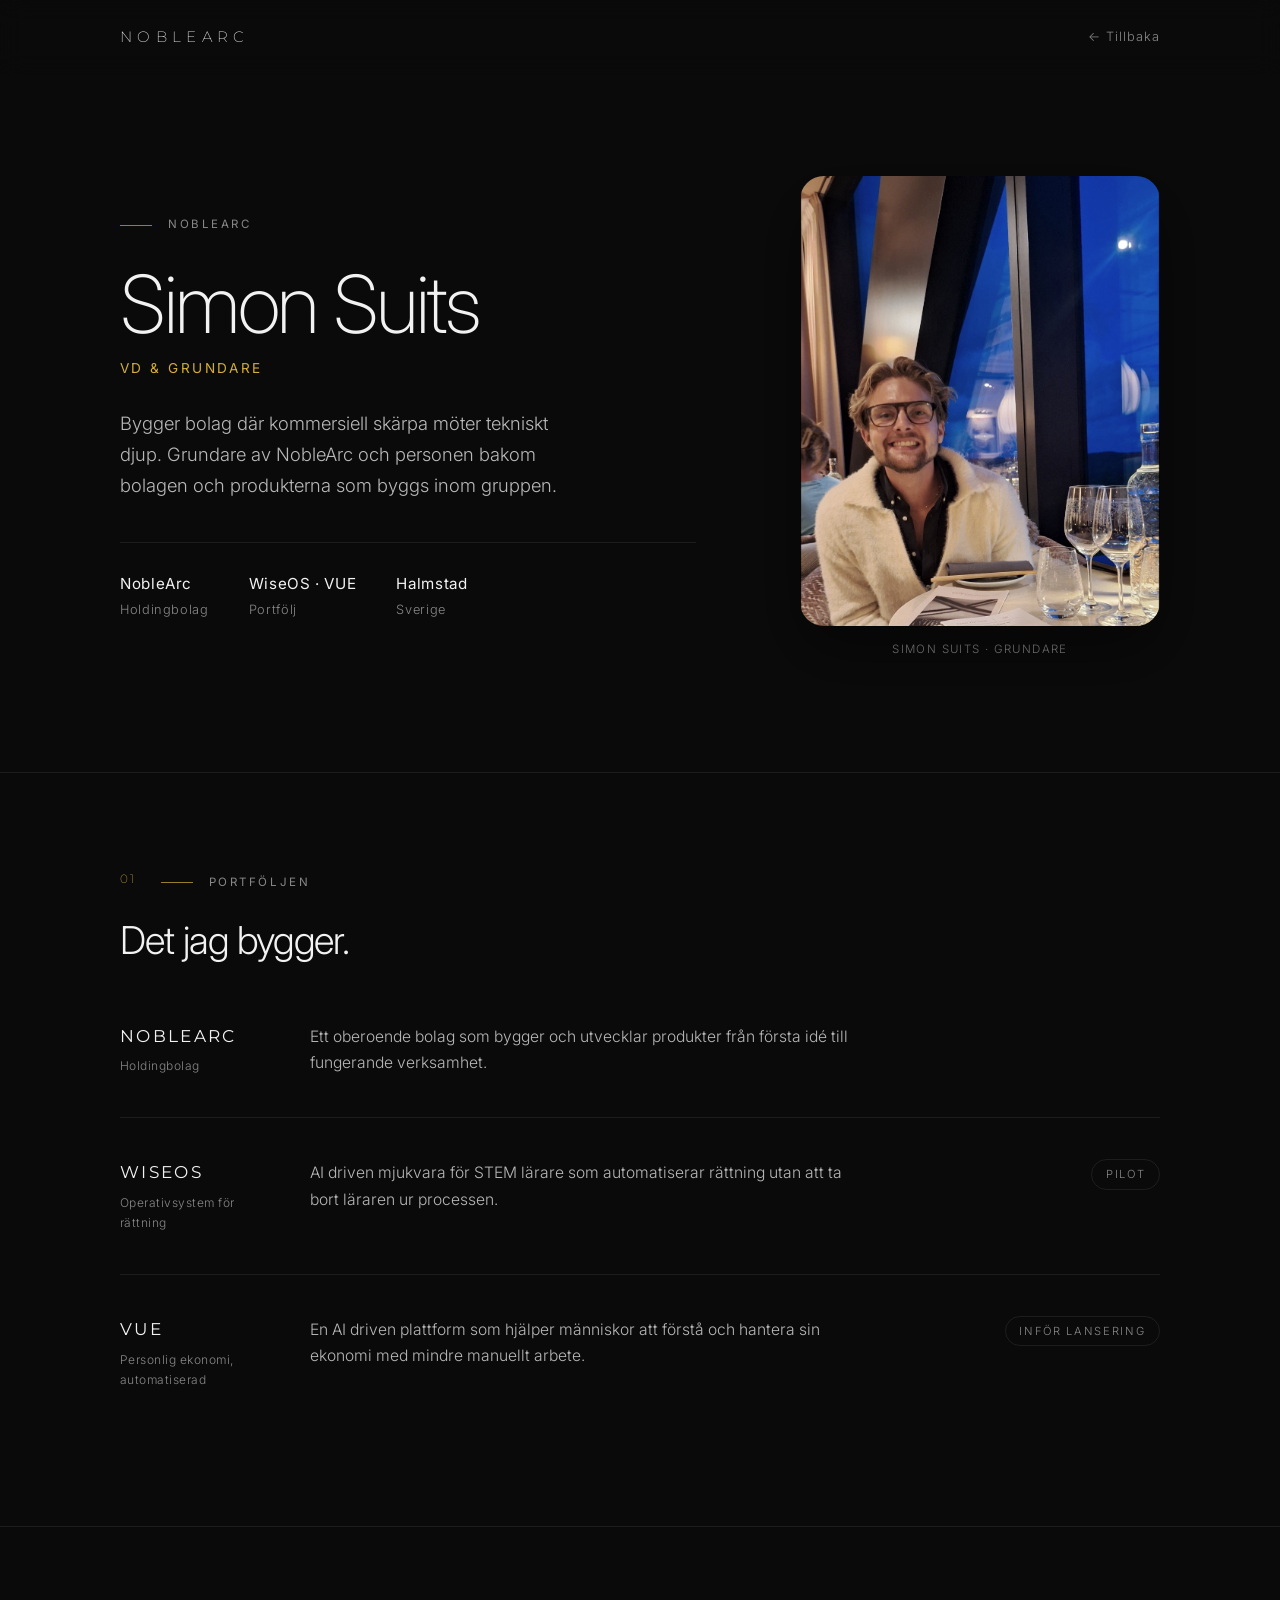
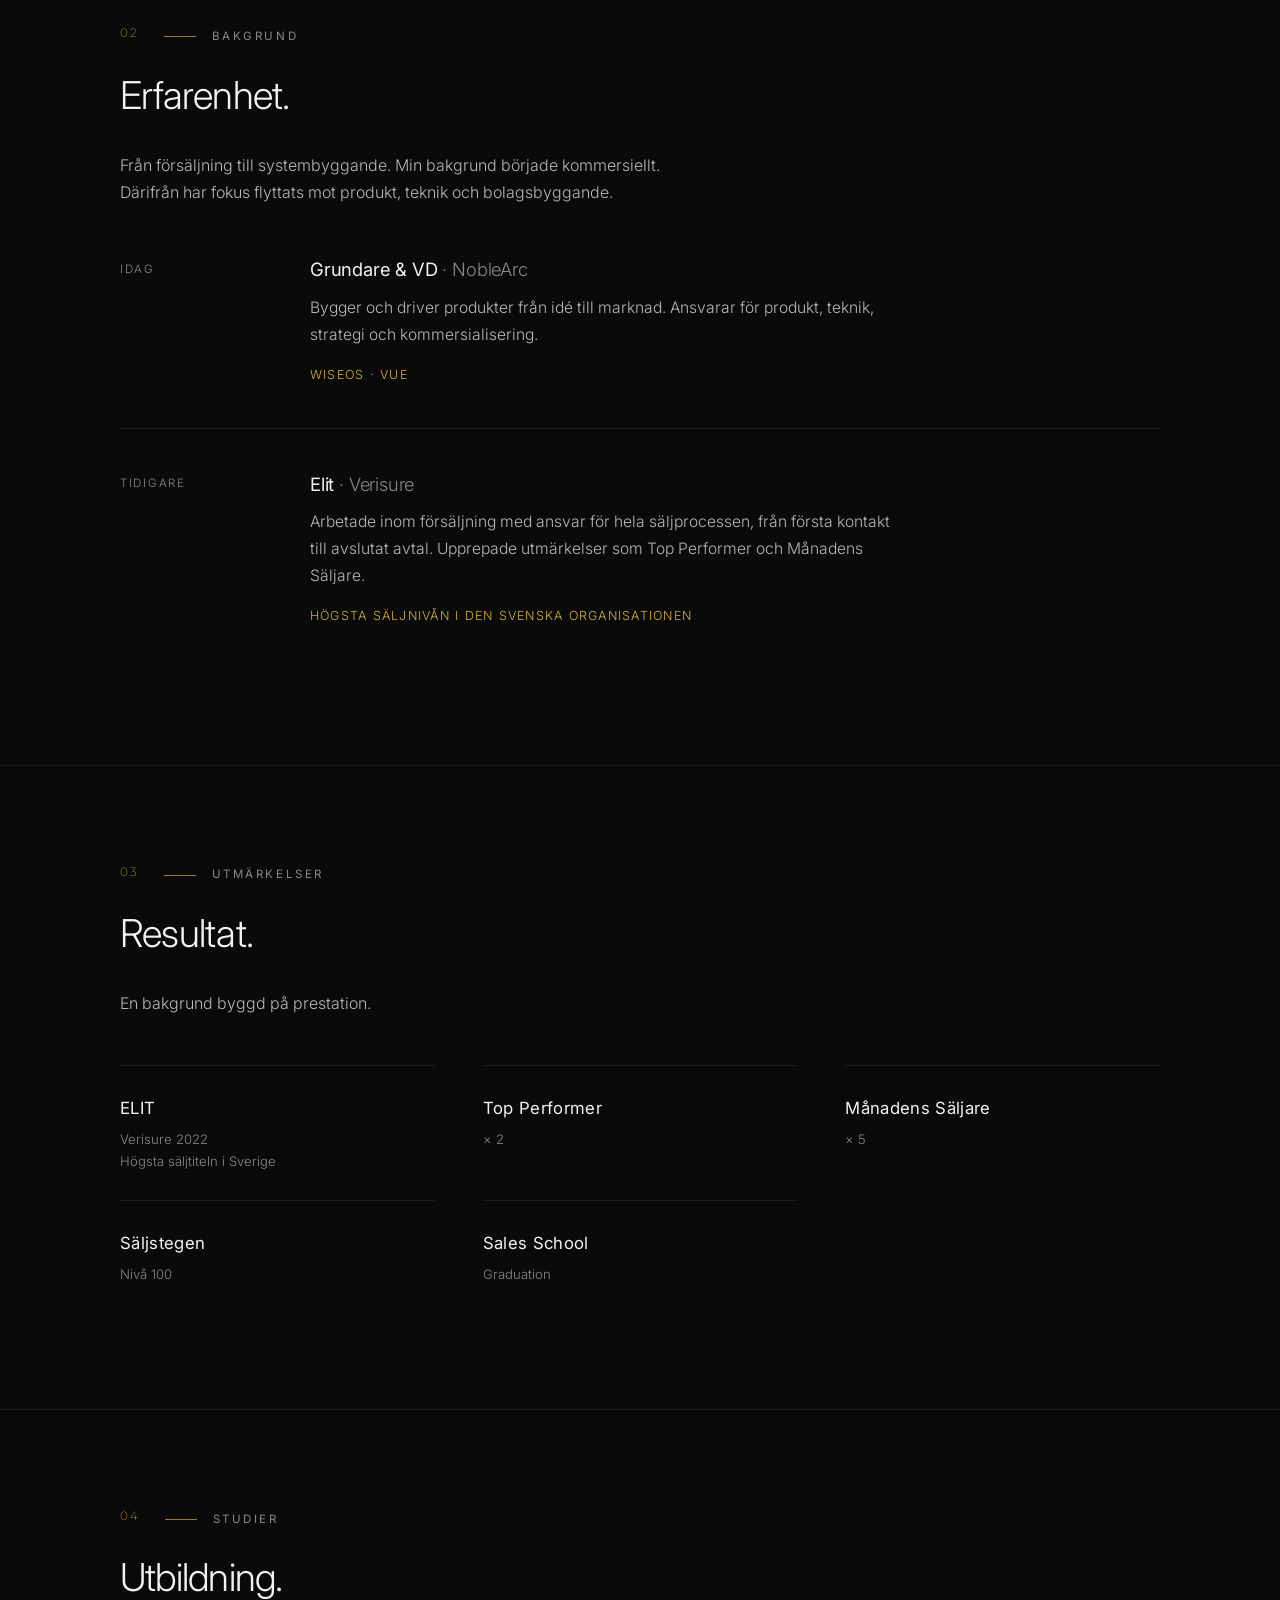
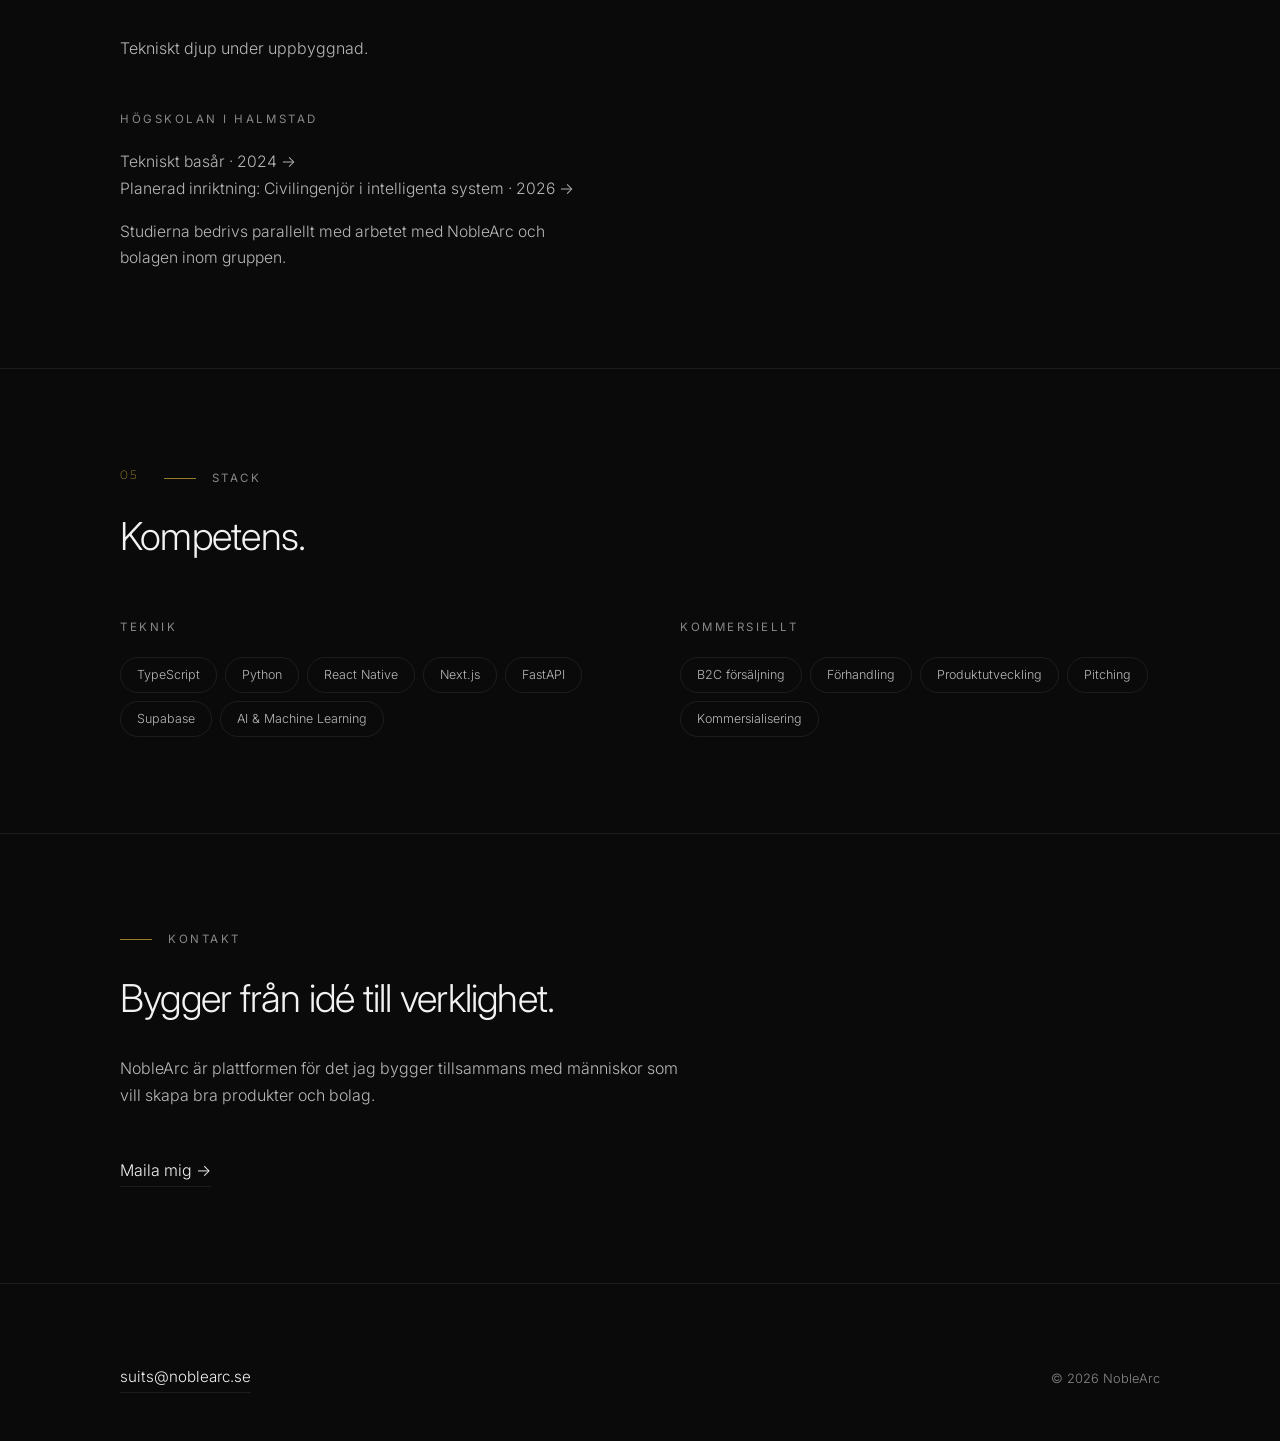
==== commit fd11352b: "Professionell CTA-text, vänsterställ sektionsrubriker på /om/, award-detail + första portföljrad-fix" ====
--- a/om/index.html
+++ b/om/index.html
@@ -9,7 +9,7 @@
   <link rel="preconnect" href="https://fonts.googleapis.com" />
   <link rel="preconnect" href="https://fonts.gstatic.com" crossorigin />
   <link href="https://fonts.googleapis.com/css2?family=Inter:wght@300;400;500&amp;family=Montserrat:wght@200;400&amp;display=swap" rel="stylesheet" />
-  <link rel="stylesheet" href="style.css?v=7" />
+  <link rel="stylesheet" href="style.css?v=8" />
 </head>
 <body>
 
@@ -48,11 +48,9 @@
       <div class="container">
         <div class="section-head reveal">
           <span class="section-num">01</span>
-          <div>
-            <span class="eyebrow">Portföljen</span>
-            <h2 class="section-title">Det jag bygger.</h2>
-          </div>
-        </div>
+          <span class="eyebrow">Portföljen</span>
+        </div>
+        <h2 class="section-title reveal">Det jag bygger.</h2>
 
         <div class="portfolio-item">
           <div class="portfolio-name">NOBLEARC<span class="portfolio-label">Holdingbolag</span></div>
@@ -77,11 +75,9 @@
       <div class="container">
         <div class="section-head reveal">
           <span class="section-num">02</span>
-          <div>
-            <span class="eyebrow">Bakgrund</span>
-            <h2 class="section-title">Erfarenhet.</h2>
-          </div>
-        </div>
+          <span class="eyebrow">Bakgrund</span>
+        </div>
+        <h2 class="section-title reveal">Erfarenhet.</h2>
         <p class="section-intro">Från försäljning till systembyggande. Min bakgrund började kommersiellt. Därifrån har fokus flyttats mot produkt, teknik och bolagsbyggande.</p>
 
         <div class="timeline">
@@ -110,11 +106,9 @@
       <div class="container">
         <div class="section-head reveal">
           <span class="section-num">03</span>
-          <div>
-            <span class="eyebrow">Utmärkelser</span>
-            <h2 class="section-title">Resultat.</h2>
-          </div>
-        </div>
+          <span class="eyebrow">Utmärkelser</span>
+        </div>
+        <h2 class="section-title reveal">Resultat.</h2>
         <p class="section-intro">En bakgrund byggd på prestation.</p>
 
         <div class="awards-grid">
@@ -147,11 +141,9 @@
       <div class="container">
         <div class="section-head reveal">
           <span class="section-num">04</span>
-          <div>
-            <span class="eyebrow">Studier</span>
-            <h2 class="section-title">Utbildning.</h2>
-          </div>
-        </div>
+          <span class="eyebrow">Studier</span>
+        </div>
+        <h2 class="section-title reveal">Utbildning.</h2>
         <p class="section-intro">Tekniskt djup under uppbyggnad.</p>
 
         <div class="edu-block">
@@ -167,11 +159,9 @@
       <div class="container">
         <div class="section-head reveal">
           <span class="section-num">05</span>
-          <div>
-            <span class="eyebrow">Stack</span>
-            <h2 class="section-title">Kompetens.</h2>
-          </div>
-        </div>
+          <span class="eyebrow">Stack</span>
+        </div>
+        <h2 class="section-title reveal">Kompetens.</h2>
 
         <div class="edu-grid">
           <div class="edu-block">
@@ -203,13 +193,11 @@
     <section class="section">
       <div class="container">
         <div class="section-head reveal">
-          <div>
-            <span class="eyebrow">Kontakt</span>
-            <h2 class="section-title">Bygger från idé till verklighet.</h2>
-          </div>
-        </div>
+          <span class="eyebrow">Kontakt</span>
+        </div>
+        <h2 class="section-title reveal">Bygger från idé till verklighet.</h2>
         <p class="section-intro">NobleArc är plattformen för det jag bygger tillsammans med människor som vill skapa bra produkter och bolag.</p>
-        <a class="cta-link" href="mailto:suits@noblearc.se">Hör av dig →</a>
+        <a class="cta-link" href="mailto:suits@noblearc.se">Maila mig →</a>
       </div>
     </section>
 
--- a/om/style.css
+++ b/om/style.css
@@ -153,8 +153,9 @@
   display: flex;
   align-items: baseline;
   gap: 1.5rem;
-  margin-bottom: 3.5rem;
-}
+  margin-bottom: 1rem;
+}
+.section-head .eyebrow { margin-bottom: 0; }
 .section-num {
   font-family: 'Montserrat', sans-serif;
   font-size: 0.75rem;
@@ -166,6 +167,7 @@
   font-size: clamp(1.7rem, 3.2vw, 2.4rem);
   font-weight: 300;
   letter-spacing: -0.02em;
+  margin-bottom: 3rem;
 }
 .section-intro {
   color: var(--soft);
@@ -184,7 +186,8 @@
   border-top: 1px solid var(--line);
   transition: background 0.3s;
 }
-.portfolio-item:first-of-type { border-top: none; padding-top: 0; }
+.section-title + .portfolio-item,
+.section-intro + .portfolio-item { border-top: none; padding-top: 0; }
 .portfolio-name {
   font-family: 'Montserrat', sans-serif;
   font-weight: 400;
@@ -251,7 +254,7 @@
   border-top: 1px solid var(--line);
 }
 .award-name { display: block; font-size: 1.05rem; font-weight: 400; letter-spacing: 0.02em; margin-bottom: 0.3rem; }
-.award-detail { font-size: 0.82rem; color: var(--muted); }
+.award-detail { display: block; font-size: 0.82rem; color: var(--muted); }
 
 /* Utbildning & stack */
 .edu-grid { display: grid; grid-template-columns: 1fr 1fr; gap: 4rem 5rem; }
